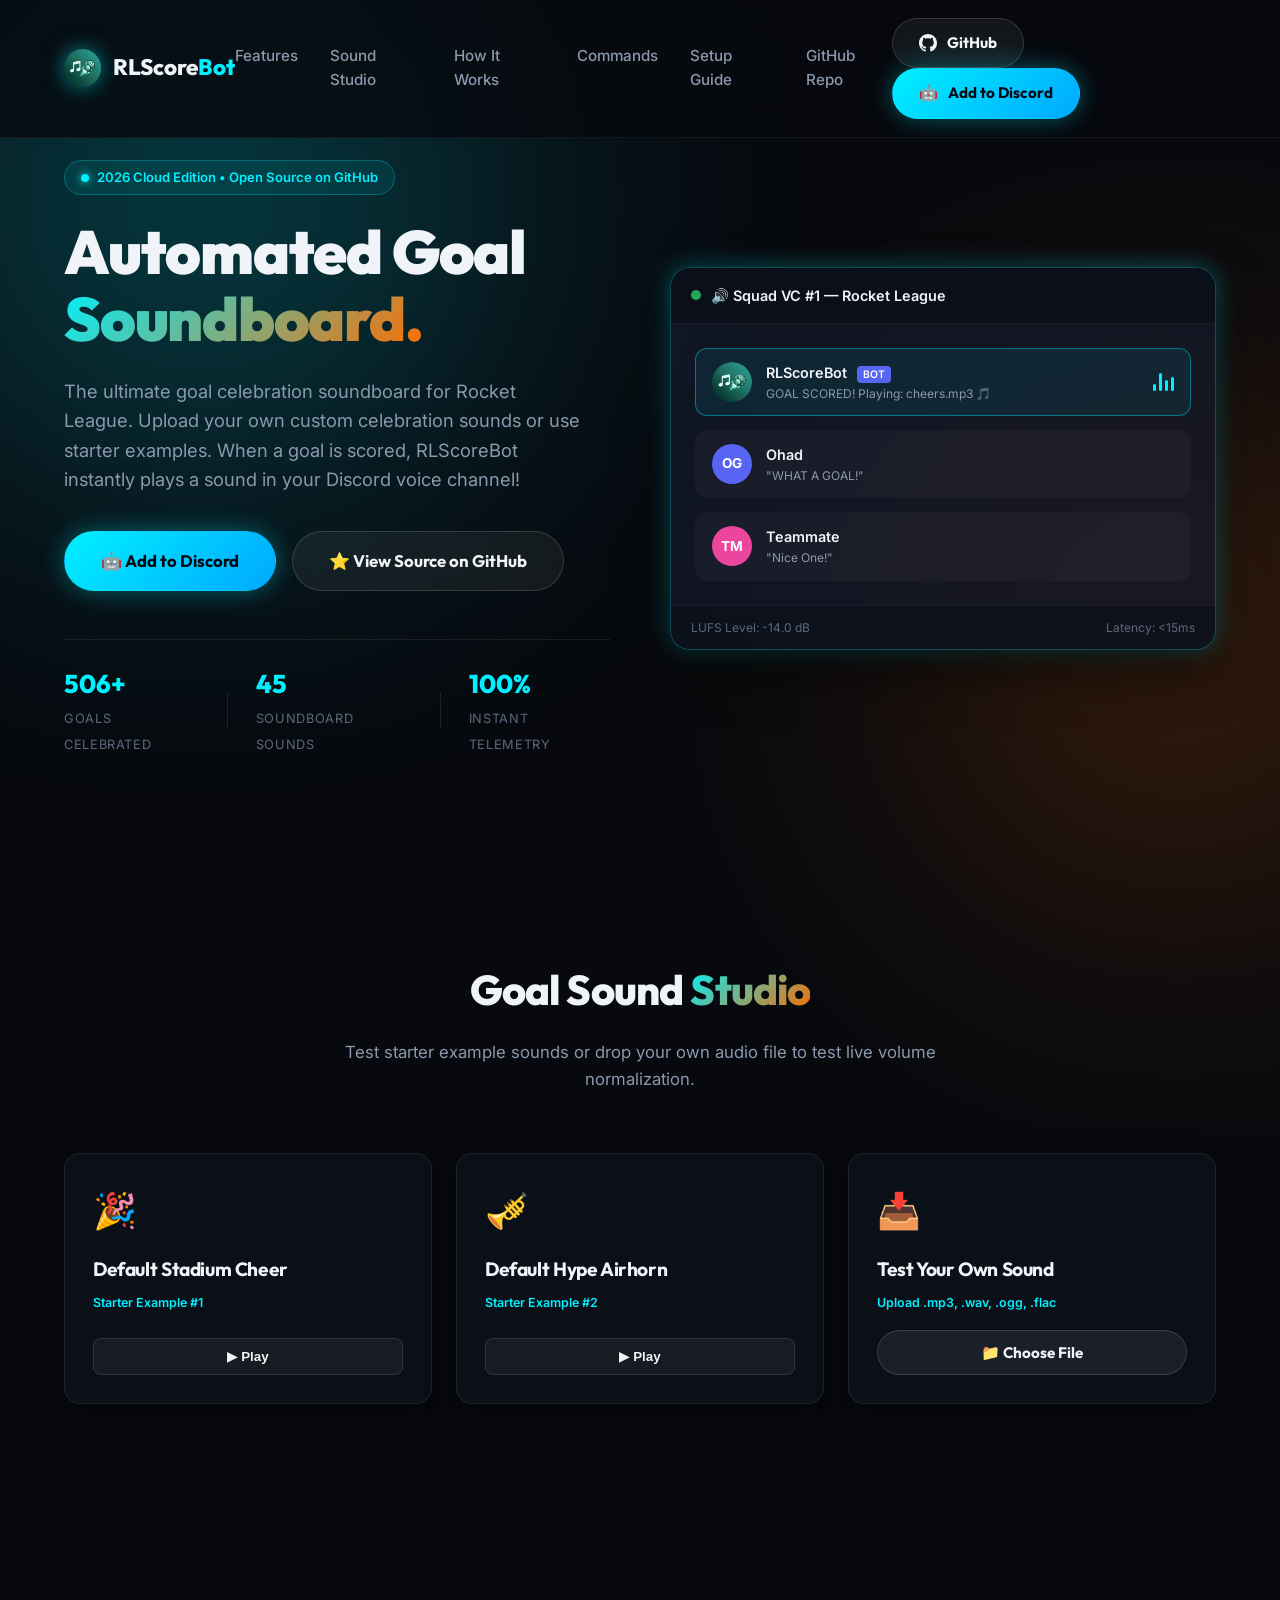
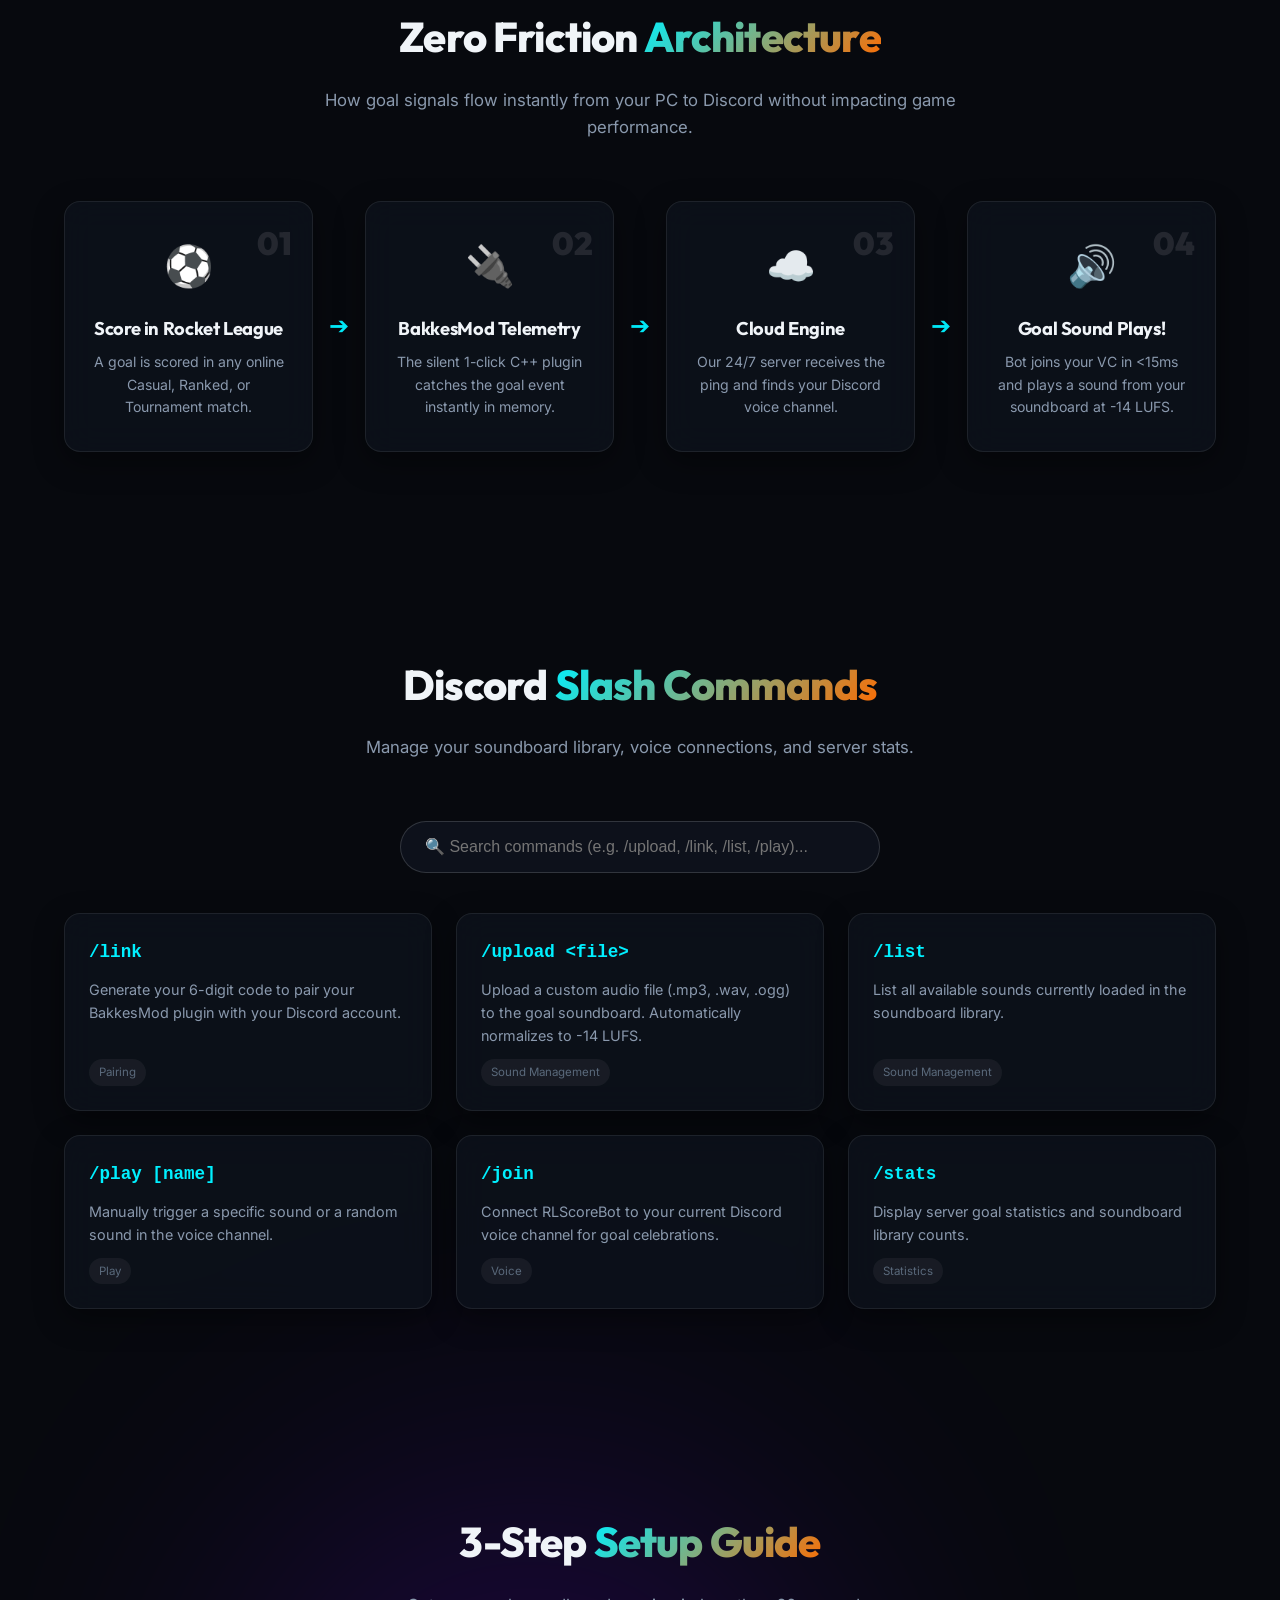
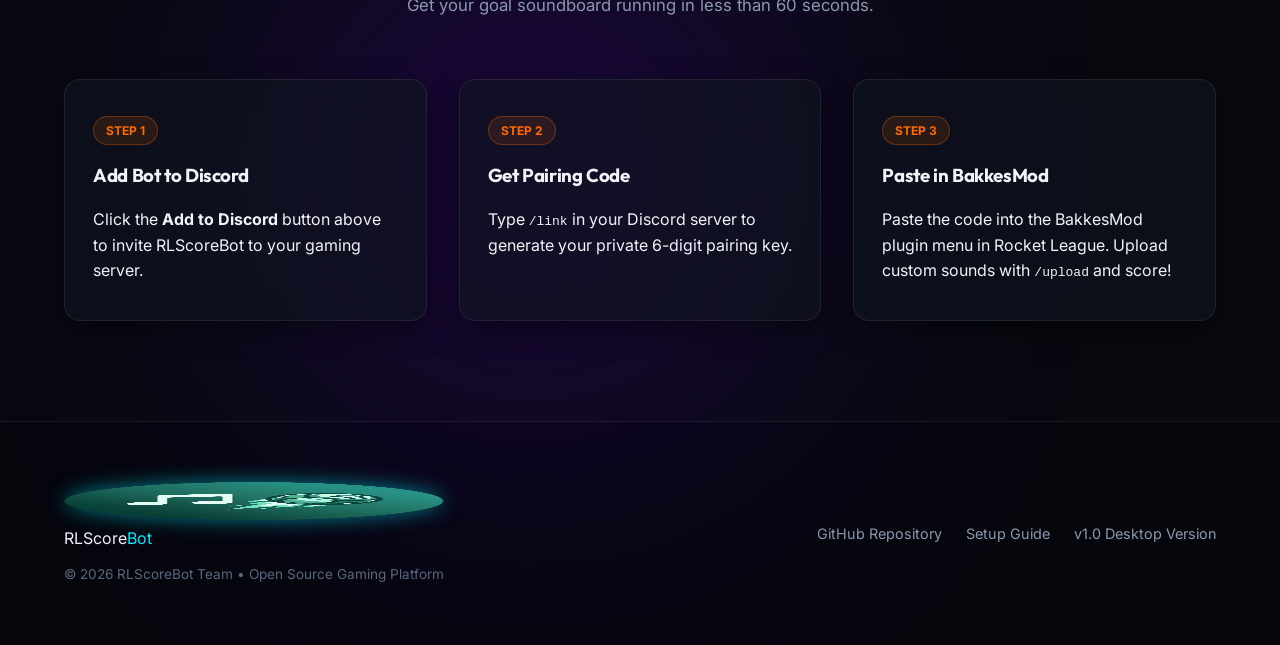
==== website/index.html @ f5027163 "Fix Add to Discord Client ID, integrate logo branding, migrate 506 historical goal stats, and add Re" ====
<!DOCTYPE html>
<html lang="en">
<head>
    <meta charset="UTF-8">
    <meta name="viewport" content="width=device-width, initial-scale=1.0">
    <title>RLScoreBot — Automated Goal Soundboard for Rocket League</title>
    <meta name="description" content="Automated Rocket League goal soundboard bot for Discord. Upload custom goal sounds and celebrate every score in your voice channel.">
    <meta property="og:title" content="RLScoreBot — Rocket League Goal Soundboard">
    <meta property="og:description" content="Automated goal soundboard bot for Rocket League. Powered by BakkesMod telemetry and 24/7 cloud Discord audio.">
    <meta property="og:image" content="logo.png">
    <link rel="icon" type="image/png" href="logo.png">
    
    <!-- Google Fonts -->
    <link rel="preconnect" href="https://fonts.googleapis.com">
    <link rel="preconnect" href="https://fonts.gstatic.com" crossorigin>
    <link href="https://fonts.googleapis.com/css2?family=Outfit:wght@300;400;600;700;800;900&family=Space+Grotesk:wght@500;700&family=Inter:wght@400;500;600&display=swap" rel="stylesheet">
    
    <!-- Stylesheet -->
    <link rel="stylesheet" href="style.css">
</head>
<body>

    <!-- Ambient Background Glows -->
    <div class="glow-bg glow-cyan"></div>
    <div class="glow-bg glow-orange"></div>
    <div class="glow-bg glow-violet"></div>

    <!-- Navigation Header -->
    <header class="navbar">
        <div class="container nav-container">
            <a href="https://github.com/ogadassi/RLScoreBot" target="_blank" class="brand-logo">
                <img src="logo.png" alt="RLScoreBot Logo" class="brand-img-logo">
                <span class="logo-text">RLScore<span class="highlight">Bot</span></span>
            </a>
            
            <nav class="nav-links">
                <a href="#features">Features</a>
                <a href="#soundboard">Sound Studio</a>
                <a href="#pipeline">How It Works</a>
                <a href="#commands">Commands</a>
                <a href="#setup">Setup Guide</a>
                <a href="https://github.com/ogadassi/RLScoreBot" target="_blank">GitHub Repo</a>
            </nav>

            <div class="nav-actions">
                <a href="https://github.com/ogadassi/RLScoreBot" target="_blank" class="btn btn-secondary btn-sm" style="margin-right: 8px;">
                    <svg width="18" height="18" viewBox="0 0 24 24" fill="currentColor"><path d="M12 0C5.37 0 0 5.37 0 12c0 5.31 3.435 9.795 8.205 11.385.6.105.825-.255.825-.57 0-.285-.015-1.23-.015-2.235-3.015.555-3.795-.735-4.035-1.41-.135-.345-.72-1.41-1.23-1.695-.42-.225-1.02-.78-.015-.795.945-.015 1.62.87 1.845 1.23 1.08 1.815 2.805 1.305 3.495.99.105-.78.42-1.305.765-1.605-2.67-.3-5.46-1.335-5.46-5.925 0-1.305.465-2.385 1.23-3.225-.12-.3-.54-1.53.12-3.18 0 0 1.005-.315 3.3 1.23.96-.27 1.98-.405 3-.405s2.04.135 3 .405c2.295-1.56 3.3-1.23 3.3-1.23.66 1.65.24 2.88.12 3.18.765.84 1.23 1.905 1.23 3.225 0 4.605-2.805 5.625-5.475 5.925.435.375.81 1.095.81 2.22 0 1.605-.015 2.895-.015 3.3 0 .315.225.69.825.57A12.02 12.02 0 0024 12c0-6.63-5.37-12-12-12z"/></svg>
                    GitHub
                </a>
                <a href="https://discord.com/api/oauth2/authorize?client_id=1446805468843474965&permissions=3145728&scope=bot%20applications.commands" id="invite-btn-nav" target="_blank" class="btn btn-glow btn-primary">
                    <span class="btn-icon">🤖</span> Add to Discord
                </a>
            </div>
        </div>
    </header>

    <!-- Hero Section -->
    <section class="hero">
        <div class="container hero-container">
            <div class="hero-content">
                <div class="badge-pill">
                    <span class="badge-dot"></span> 2026 Cloud Edition • Open Source on GitHub
                </div>
                <h1 class="hero-title">Automated Goal<br><span class="gradient-text">Soundboard.</span></h1>
                <p class="hero-description">
                    The ultimate goal celebration soundboard for Rocket League. Upload your own custom celebration sounds or use starter examples. When a goal is scored, RLScoreBot instantly plays a sound in your Discord voice channel!
                </p>

                <div class="hero-cta-group">
                    <a href="https://discord.com/api/oauth2/authorize?client_id=1446805468843474965&permissions=3145728&scope=bot%20applications.commands" id="invite-btn-hero" target="_blank" class="btn btn-hero btn-primary">
                        <span>🤖 Add to Discord</span>
                    </a>
                    <a href="https://github.com/ogadassi/RLScoreBot" target="_blank" class="btn btn-hero btn-secondary">
                        <span>⭐ View Source on GitHub</span>
                    </a>
                </div>

                <!-- Stats Strip with Real Recorded Data -->
                <div class="stats-strip">
                    <div class="stat-item">
                        <span class="stat-val" id="stat-goals">506+</span>
                        <span class="stat-lbl">Goals Celebrated</span>
                    </div>
                    <div class="stat-divider"></div>
                    <div class="stat-item">
                        <span class="stat-val" id="stat-sounds">45</span>
                        <span class="stat-lbl">Soundboard Sounds</span>
                    </div>
                    <div class="stat-divider"></div>
                    <div class="stat-item">
                        <span class="stat-val">100%</span>
                        <span class="stat-lbl">Instant Telemetry</span>
                    </div>
                </div>
            </div>

            <!-- Hero Interactive Mockup with Official Bot Logo -->
            <div class="hero-visual">
                <div class="discord-card-glass">
                    <div class="card-header">
                        <span class="status-indicator"></span>
                        <span class="channel-title">🔊 Squad VC #1 — Rocket League</span>
                    </div>
                    <div class="card-body">
                        <div class="user-pill active-speaker">
                            <div class="avatar avatar-bot">
                                <img src="logo.png" alt="RLScoreBot Avatar" class="avatar-logo-img">
                            </div>
                            <div class="user-info">
                                <span class="username">RLScoreBot <span class="bot-tag">BOT</span></span>
                                <span class="user-status">GOAL SCORED! Playing: cheers.mp3 🎵</span>
                            </div>
                            <div class="waveform-anim">
                                <span></span><span></span><span></span><span></span>
                            </div>
                        </div>

                        <div class="user-pill">
                            <div class="avatar avatar-1">OG</div>
                            <div class="user-info">
                                <span class="username">Ohad</span>
                                <span class="user-status">"WHAT A GOAL!"</span>
                            </div>
                        </div>

                        <div class="user-pill">
                            <div class="avatar avatar-2">TM</div>
                            <div class="user-info">
                                <span class="username">Teammate</span>
                                <span class="user-status">"Nice One!"</span>
                            </div>
                        </div>
                    </div>
                    <div class="card-footer">
                        <span>LUFS Level: -14.0 dB</span>
                        <span>Latency: &lt;15ms</span>
                    </div>
                </div>
            </div>
        </div>
    </section>

    <!-- Interactive Sound Studio Section -->
    <section id="soundboard" class="section sound-studio">
        <div class="container">
            <div class="section-header">
                <h2 class="section-title">Goal Sound <span class="gradient-text">Studio</span></h2>
                <p class="section-subtitle">Test starter example sounds or drop your own audio file to test live volume normalization.</p>
            </div>

            <div class="sound-grid">
                <!-- Example Sound 1 -->
                <div class="sound-card glass-card" onclick="playSound('default_cheer.mp3', 'Default Stadium Cheer')">
                    <div class="sound-icon">🎉</div>
                    <div class="sound-info">
                        <h3>Default Stadium Cheer</h3>
                        <span class="sound-tag">Starter Example #1</span>
                    </div>
                    <button class="play-btn">▶ Play</button>
                </div>

                <!-- Example Sound 2 -->
                <div class="sound-card glass-card" onclick="playSound('default_airhorn.mp3', 'Default Hype Airhorn')">
                    <div class="sound-icon">🎺</div>
                    <div class="sound-info">
                        <h3>Default Hype Airhorn</h3>
                        <span class="sound-tag">Starter Example #2</span>
                    </div>
                    <button class="play-btn">▶ Play</button>
                </div>

                <!-- Interactive Upload Tester -->
                <div class="sound-card glass-card upload-card">
                    <div class="sound-icon">📥</div>
                    <div class="sound-info">
                        <h3>Test Your Own Sound</h3>
                        <span class="sound-tag">Upload .mp3, .wav, .ogg, .flac</span>
                    </div>
                    <input type="file" id="sound-upload-input" accept="audio/*" style="display: none;">
                    <button class="btn btn-secondary btn-sm" onclick="document.getElementById('sound-upload-input').click()">📁 Choose File</button>
                </div>
            </div>

            <!-- Live Active Sound Visualizer Bar -->
            <div class="now-playing-bar glass-card hidden" id="now-playing-bar">
                <div class="np-info">
                    <span class="np-label">NOW PREVIEWING:</span>
                    <span class="np-title" id="np-title">None</span>
                </div>
                <div class="visualizer-bars">
                    <span></span><span></span><span></span><span></span><span></span><span></span><span></span><span></span>
                </div>
                <button class="stop-btn" onclick="stopAudio()">⏹ Stop</button>
            </div>
        </div>
    </section>

    <!-- How It Works / Telemetry Pipeline -->
    <section id="pipeline" class="section pipeline-section">
        <div class="container">
            <div class="section-header">
                <h2 class="section-title">Zero Friction <span class="gradient-text">Architecture</span></h2>
                <p class="section-subtitle">How goal signals flow instantly from your PC to Discord without impacting game performance.</p>
            </div>

            <div class="pipeline-flow">
                <div class="pipe-card glass-card">
                    <div class="step-num">01</div>
                    <div class="pipe-icon">⚽</div>
                    <h3>Score in Rocket League</h3>
                    <p>A goal is scored in any online Casual, Ranked, or Tournament match.</p>
                </div>

                <div class="pipe-arrow">➔</div>

                <div class="pipe-card glass-card">
                    <div class="step-num">02</div>
                    <div class="pipe-icon">🔌</div>
                    <h3>BakkesMod Telemetry</h3>
                    <p>The silent 1-click C++ plugin catches the goal event instantly in memory.</p>
                </div>

                <div class="pipe-arrow">➔</div>

                <div class="pipe-card glass-card">
                    <div class="step-num">03</div>
                    <div class="pipe-icon">☁️</div>
                    <h3>Cloud Engine</h3>
                    <p>Our 24/7 server receives the ping and finds your Discord voice channel.</p>
                </div>

                <div class="pipe-arrow">➔</div>

                <div class="pipe-card glass-card">
                    <div class="step-num">04</div>
                    <div class="pipe-icon">🔊</div>
                    <h3>Goal Sound Plays!</h3>
                    <p>Bot joins your VC in &lt;15ms and plays a sound from your soundboard at -14 LUFS.</p>
                </div>
            </div>
        </div>
    </section>

    <!-- Commands Explorer -->
    <section id="commands" class="section commands-section">
        <div class="container">
            <div class="section-header">
                <h2 class="section-title">Discord <span class="gradient-text">Slash Commands</span></h2>
                <p class="section-subtitle">Manage your soundboard library, voice connections, and server stats.</p>
            </div>

            <div class="command-search-box">
                <input type="text" id="cmd-search" placeholder="🔍 Search commands (e.g. /upload, /link, /list, /play)..." oninput="filterCommands()">
            </div>

            <div class="commands-grid" id="commands-container">
                <div class="cmd-card glass-card">
                    <span class="cmd-name">/link</span>
                    <p class="cmd-desc">Generate your 6-digit code to pair your BakkesMod plugin with your Discord account.</p>
                    <span class="cmd-badge">Pairing</span>
                </div>

                <div class="cmd-card glass-card">
                    <span class="cmd-name">/upload &lt;file&gt;</span>
                    <p class="cmd-desc">Upload a custom audio file (.mp3, .wav, .ogg) to the goal soundboard. Automatically normalizes to -14 LUFS.</p>
                    <span class="cmd-badge">Sound Management</span>
                </div>

                <div class="cmd-card glass-card">
                    <span class="cmd-name">/list</span>
                    <p class="cmd-desc">List all available sounds currently loaded in the soundboard library.</p>
                    <span class="cmd-badge">Sound Management</span>
                </div>

                <div class="cmd-card glass-card">
                    <span class="cmd-name">/play [name]</span>
                    <p class="cmd-desc">Manually trigger a specific sound or a random sound in the voice channel.</p>
                    <span class="cmd-badge">Play</span>
                </div>

                <div class="cmd-card glass-card">
                    <span class="cmd-name">/join</span>
                    <p class="cmd-desc">Connect RLScoreBot to your current Discord voice channel for goal celebrations.</p>
                    <span class="cmd-badge">Voice</span>
                </div>

                <div class="cmd-card glass-card">
                    <span class="cmd-name">/stats</span>
                    <p class="cmd-desc">Display server goal statistics and soundboard library counts.</p>
                    <span class="cmd-badge">Statistics</span>
                </div>
            </div>
        </div>
    </section>

    <!-- Setup Guide Modal / Section -->
    <section id="setup" class="section setup-section">
        <div class="container">
            <div class="section-header">
                <h2 class="section-title">3-Step <span class="gradient-text">Setup Guide</span></h2>
                <p class="section-subtitle">Get your goal soundboard running in less than 60 seconds.</p>
            </div>

            <div class="setup-steps">
                <div class="setup-step-card glass-card">
                    <div class="step-badge">STEP 1</div>
                    <h3>Add Bot to Discord</h3>
                    <p>Click the <strong>Add to Discord</strong> button above to invite RLScoreBot to your gaming server.</p>
                </div>

                <div class="setup-step-card glass-card">
                    <div class="step-badge">STEP 2</div>
                    <h3>Get Pairing Code</h3>
                    <p>Type <code>/link</code> in your Discord server to generate your private 6-digit pairing key.</p>
                </div>

                <div class="setup-step-card glass-card">
                    <div class="step-badge">STEP 3</div>
                    <h3>Paste in BakkesMod</h3>
                    <p>Paste the code into the BakkesMod plugin menu in Rocket League. Upload custom sounds with <code>/upload</code> and score!</p>
                </div>
            </div>
        </div>
    </section>

    <!-- Footer -->
    <footer class="footer">
        <div class="container footer-container">
            <div class="footer-brand">
                <img src="logo.png" alt="RLScoreBot Logo" class="brand-img-logo">
                <span class="logo-text">RLScore<span class="highlight">Bot</span></span>
                <p>© 2026 RLScoreBot Team • Open Source Gaming Platform</p>
            </div>
            <div class="footer-links">
                <a href="https://github.com/ogadassi/RLScoreBot" target="_blank">GitHub Repository</a>
                <a href="#setup">Setup Guide</a>
                <a href="https://github.com/ogadassi/RLScoreBot/releases/tag/v1.0.0-desktop" target="_blank">v1.0 Desktop Version</a>
            </div>
        </div>
    </footer>

    <!-- Audio Player Object -->
    <audio id="audio-player"></audio>

    <!-- App JavaScript -->
    <script src="app.js"></script>
</body>
</html>
---- website/style.css ----
/* ── 2026 GAMING DESIGN SYSTEM ────────────────────────────────────────────── */
:root {
    --bg-dark: #07090e;
    --bg-card: rgba(15, 20, 32, 0.65);
    --bg-card-border: rgba(255, 255, 255, 0.08);
    --bg-card-hover: rgba(25, 32, 50, 0.85);

    --primary-cyan: #00f0ff;
    --primary-orange: #ff6b00;
    --primary-violet: #7000ff;
    
    --text-main: #f0f4f8;
    --text-muted: #8a99ad;
    --text-dim: #5a697b;

    --font-heading: 'Outfit', 'Space Grotesk', sans-serif;
    --font-body: 'Inter', sans-serif;

    --radius-lg: 16px;
    --radius-md: 12px;
    --radius-sm: 8px;
    --radius-pill: 999px;

    --glow-cyan: 0 0 25px rgba(0, 240, 255, 0.35);
    --glow-orange: 0 0 25px rgba(255, 107, 0, 0.35);
    --shadow-card: 0 10px 30px rgba(0, 0, 0, 0.4);
}

/* Reset & Global Base */
* {
    margin: 0;
    padding: 0;
    box-sizing: border-box;
}

html {
    scroll-behavior: smooth;
    font-family: var(--font-body);
    background-color: var(--bg-dark);
    color: var(--text-main);
    overflow-x: hidden;
}

body {
    position: relative;
    line-height: 1.6;
    min-height: 100vh;
}

.container {
    max-width: 1200px;
    margin: 0 auto;
    padding: 0 24px;
}

/* Ambient Background Glows */
.glow-bg {
    position: absolute;
    border-radius: 50%;
    filter: blur(140px);
    opacity: 0.22;
    pointer-events: none;
    z-index: 0;
}

.glow-cyan {
    top: -100px;
    left: -100px;
    width: 600px;
    height: 600px;
    background: var(--primary-cyan);
}

.glow-orange {
    top: 400px;
    right: -150px;
    width: 500px;
    height: 500px;
    background: var(--primary-orange);
}

.glow-violet {
    bottom: 200px;
    left: 20%;
    width: 550px;
    height: 550px;
    background: var(--primary-violet);
}

/* Typography Utilities */
h1, h2, h3, h4 {
    font-family: var(--font-heading);
    letter-spacing: -0.02em;
}

.gradient-text {
    background: linear-gradient(135deg, var(--primary-cyan) 0%, var(--primary-orange) 100%);
    -webkit-background-clip: text;
    -webkit-text-fill-color: transparent;
}

/* Buttons & Controls */
.btn {
    display: inline-flex;
    align-items: center;
    justify-content: center;
    gap: 10px;
    padding: 12px 26px;
    border-radius: var(--radius-pill);
    font-family: var(--font-heading);
    font-weight: 700;
    font-size: 0.95rem;
    text-decoration: none;
    cursor: pointer;
    transition: all 0.25s cubic-bezier(0.2, 0.8, 0.2, 1);
    border: 1px solid transparent;
}

.btn-primary {
    background: linear-gradient(135deg, var(--primary-cyan), #00a8ff);
    color: #050a14;
    box-shadow: var(--glow-cyan);
}

.btn-primary:hover {
    transform: translateY(-3px) scale(1.02);
    box-shadow: 0 0 35px rgba(0, 240, 255, 0.6);
}

.btn-secondary {
    background: rgba(255, 255, 255, 0.06);
    border-color: rgba(255, 255, 255, 0.15);
    color: var(--text-main);
    backdrop-filter: blur(10px);
}

.btn-secondary:hover {
    background: rgba(255, 255, 255, 0.12);
    border-color: var(--primary-orange);
    transform: translateY(-3px);
}

/* Glassmorphism Cards */
.glass-card {
    background: var(--bg-card);
    border: 1px solid var(--bg-card-border);
    backdrop-filter: blur(16px);
    -webkit-backdrop-filter: blur(16px);
    border-radius: var(--radius-lg);
    box-shadow: var(--shadow-card);
    transition: all 0.3s cubic-bezier(0.2, 0.8, 0.2, 1);
}

.glass-card:hover {
    background: var(--bg-card-hover);
    border-color: rgba(0, 240, 255, 0.3);
    transform: translateY(-4px);
}

/* Navigation */
.navbar {
    position: fixed;
    top: 0;
    left: 0;
    width: 100%;
    z-index: 100;
    padding: 18px 0;
    background: rgba(7, 9, 14, 0.8);
    backdrop-filter: blur(20px);
    border-bottom: 1px solid rgba(255, 255, 255, 0.05);
}

.nav-container {
    display: flex;
    align-items: center;
    justify-content: space-between;
}

.brand-logo {
    display: flex;
    align-items: center;
    gap: 12px;
    font-family: var(--font-heading);
    font-size: 1.4rem;
    font-weight: 800;
    color: var(--text-main);
    text-decoration: none;
}

.brand-img-logo {
    height: 38px;
    width: auto;
    filter: drop-shadow(0 0 10px rgba(0, 240, 255, 0.5));
}

.highlight {
    color: var(--primary-cyan);
}

.nav-links {
    display: flex;
    gap: 32px;
}

.nav-links a {
    color: var(--text-muted);
    text-decoration: none;
    font-size: 0.95rem;
    font-weight: 500;
    transition: color 0.2s ease;
}

.nav-links a:hover {
    color: var(--primary-cyan);
}

/* Hero Section */
.hero {
    padding: 160px 0 100px;
    position: relative;
    z-index: 1;
}

.hero-container {
    display: grid;
    grid-template-columns: 1fr 1fr;
    gap: 60px;
    align-items: center;
}

.badge-pill {
    display: inline-flex;
    align-items: center;
    gap: 8px;
    padding: 6px 16px;
    border-radius: var(--radius-pill);
    background: rgba(0, 240, 255, 0.08);
    border: 1px solid rgba(0, 240, 255, 0.25);
    color: var(--primary-cyan);
    font-size: 0.82rem;
    font-weight: 600;
    margin-bottom: 24px;
}

.badge-dot {
    width: 8px;
    height: 8px;
    border-radius: 50%;
    background: var(--primary-cyan);
    box-shadow: 0 0 10px var(--primary-cyan);
    animation: pulse-dot 1.8s infinite;
}

@keyframes pulse-dot {
    0%, 100% { transform: scale(1); opacity: 1; }
    50% { transform: scale(1.4); opacity: 0.5; }
}

.hero-title {
    font-size: 3.8rem;
    line-height: 1.1;
    font-weight: 900;
    margin-bottom: 24px;
}

.hero-description {
    font-size: 1.15rem;
    color: var(--text-muted);
    margin-bottom: 36px;
    max-width: 520px;
}

.hero-cta-group {
    display: flex;
    gap: 16px;
    margin-bottom: 48px;
}

.btn-hero {
    padding: 16px 36px;
    font-size: 1.05rem;
}

/* Stats Strip */
.stats-strip {
    display: flex;
    align-items: center;
    gap: 28px;
    padding-top: 24px;
    border-top: 1px solid rgba(255, 255, 255, 0.08);
}

.stat-val {
    font-family: var(--font-heading);
    font-size: 1.6rem;
    font-weight: 800;
    color: var(--primary-cyan);
    display: block;
}

.stat-lbl {
    font-size: 0.8rem;
    color: var(--text-dim);
    text-transform: uppercase;
    letter-spacing: 0.05em;
}

.stat-divider {
    width: 1px;
    height: 36px;
    background: rgba(255, 255, 255, 0.1);
}

/* Hero Visual Discord Mockup */
.discord-card-glass {
    background: rgba(20, 26, 42, 0.75);
    border: 1px solid rgba(0, 240, 255, 0.25);
    backdrop-filter: blur(20px);
    border-radius: 20px;
    box-shadow: 0 20px 50px rgba(0, 0, 0, 0.6), var(--glow-cyan);
    overflow: hidden;
}

.card-header {
    background: rgba(10, 14, 24, 0.8);
    padding: 16px 20px;
    display: flex;
    align-items: center;
    gap: 10px;
    border-bottom: 1px solid rgba(255, 255, 255, 0.05);
}

.status-indicator {
    width: 10px;
    height: 10px;
    background: #23a55a;
    border-radius: 50%;
}

.channel-title {
    font-size: 0.9rem;
    font-weight: 600;
    color: var(--text-main);
}

.card-body {
    padding: 24px;
    display: flex;
    flex-direction: column;
    gap: 14px;
}

.user-pill {
    display: flex;
    align-items: center;
    gap: 14px;
    padding: 12px 16px;
    background: rgba(255, 255, 255, 0.03);
    border-radius: var(--radius-md);
    border: 1px solid transparent;
}

.active-speaker {
    background: rgba(0, 240, 255, 0.08);
    border-color: rgba(0, 240, 255, 0.4);
}

.avatar {
    width: 40px;
    height: 40px;
    border-radius: 50%;
    display: flex;
    align-items: center;
    justify-content: center;
    font-weight: 700;
    font-size: 0.85rem;
    overflow: hidden;
}

.avatar-logo-img {
    width: 100%;
    height: 100%;
    object-fit: cover;
}

.avatar-1 { background: #5865f2; color: #fff; }
.avatar-2 { background: #eb459e; color: #fff; }
.avatar-bot { background: transparent; }

.user-info {
    flex: 1;
    display: flex;
    flex-direction: column;
}

.username {
    font-size: 0.9rem;
    font-weight: 600;
}

.bot-tag {
    background: #5865f2;
    color: #fff;
    font-size: 0.65rem;
    padding: 2px 6px;
    border-radius: 4px;
    margin-left: 6px;
}

.user-status {
    font-size: 0.75rem;
    color: var(--text-muted);
}

/* Animated Waveform */
.waveform-anim {
    display: flex;
    align-items: flex-end;
    gap: 3px;
    height: 18px;
}

.waveform-anim span {
    width: 3px;
    background: var(--primary-cyan);
    border-radius: 3px;
    animation: wave 1.2s infinite ease-in-out;
}

.waveform-anim span:nth-child(1) { animation-delay: 0.1s; height: 40%; }
.waveform-anim span:nth-child(2) { animation-delay: 0.3s; height: 100%; }
.waveform-anim span:nth-child(3) { animation-delay: 0.2s; height: 60%; }
.waveform-anim span:nth-child(4) { animation-delay: 0.4s; height: 80%; }

@keyframes wave {
    0%, 100% { height: 30%; }
    50% { height: 100%; }
}

.card-footer {
    background: rgba(10, 14, 24, 0.6);
    padding: 12px 20px;
    display: flex;
    justify-content: space-between;
    font-size: 0.75rem;
    color: var(--text-dim);
    border-top: 1px solid rgba(255, 255, 255, 0.05);
}

/* Section Shared */
.section {
    padding: 100px 0;
    position: relative;
    z-index: 1;
}

.section-header {
    text-align: center;
    max-width: 680px;
    margin: 0 auto 60px;
}

.section-title {
    font-size: 2.6rem;
    font-weight: 800;
    margin-bottom: 16px;
}

.section-subtitle {
    font-size: 1.05rem;
    color: var(--text-muted);
}

/* Sound Studio Grid */
.sound-grid {
    display: grid;
    grid-template-columns: repeat(3, 1fr);
    gap: 24px;
}

.sound-card {
    padding: 28px;
    display: flex;
    flex-direction: column;
    gap: 16px;
    cursor: pointer;
}

.sound-icon {
    font-size: 2.2rem;
}

.sound-info h3 {
    font-size: 1.2rem;
    margin-bottom: 4px;
}

.sound-tag {
    font-size: 0.78rem;
    color: var(--primary-cyan);
    font-weight: 600;
}

.play-btn {
    margin-top: auto;
    padding: 10px;
    border-radius: var(--radius-sm);
    background: rgba(255, 255, 255, 0.05);
    border: 1px solid rgba(255, 255, 255, 0.1);
    color: var(--text-main);
    font-weight: 600;
    cursor: pointer;
    transition: all 0.2s ease;
}

.sound-card:hover .play-btn {
    background: var(--primary-cyan);
    color: #000;
}

.now-playing-bar {
    margin-top: 32px;
    padding: 20px 28px;
    display: flex;
    align-items: center;
    justify-content: space-between;
    border-color: var(--primary-cyan);
    box-shadow: var(--glow-cyan);
}

.hidden { display: none !important; }

/* Pipeline Flow */
.pipeline-flow {
    display: flex;
    align-items: center;
    justify-content: space-between;
    gap: 16px;
}

.pipe-card {
    flex: 1;
    padding: 32px 24px;
    text-align: center;
    position: relative;
}

.step-num {
    font-family: var(--font-heading);
    font-size: 2rem;
    font-weight: 900;
    color: rgba(255, 255, 255, 0.1);
    position: absolute;
    top: 16px;
    right: 20px;
}

.pipe-icon {
    font-size: 2.5rem;
    margin-bottom: 16px;
}

.pipe-card h3 {
    font-size: 1.15rem;
    margin-bottom: 8px;
}

.pipe-card p {
    font-size: 0.88rem;
    color: var(--text-muted);
}

.pipe-arrow {
    font-size: 1.5rem;
    color: var(--primary-cyan);
}

/* Commands Grid */
.command-search-box {
    max-width: 480px;
    margin: 0 auto 40px;
}

.command-search-box input {
    width: 100%;
    padding: 16px 24px;
    border-radius: var(--radius-pill);
    background: rgba(15, 20, 32, 0.8);
    border: 1px solid rgba(255, 255, 255, 0.15);
    color: var(--text-main);
    font-size: 1rem;
    outline: none;
    transition: all 0.2s ease;
}

.command-search-box input:focus {
    border-color: var(--primary-cyan);
    box-shadow: var(--glow-cyan);
}

.commands-grid {
    display: grid;
    grid-template-columns: repeat(3, 1fr);
    gap: 24px;
}

.cmd-card {
    padding: 24px;
    display: flex;
    flex-direction: column;
    gap: 12px;
}

.cmd-name {
    font-family: monospace;
    font-size: 1.1rem;
    font-weight: 700;
    color: var(--primary-cyan);
}

.cmd-desc {
    font-size: 0.9rem;
    color: var(--text-muted);
}

.cmd-badge {
    margin-top: auto;
    align-self: flex-start;
    font-size: 0.72rem;
    padding: 4px 10px;
    border-radius: var(--radius-pill);
    background: rgba(255, 255, 255, 0.05);
    color: var(--text-dim);
}

/* Setup Steps */
.setup-steps {
    display: grid;
    grid-template-columns: repeat(3, 1fr);
    gap: 32px;
}

.setup-step-card {
    padding: 36px 28px;
    display: flex;
    flex-direction: column;
    gap: 16px;
}

.step-badge {
    display: inline-block;
    align-self: flex-start;
    padding: 4px 12px;
    border-radius: var(--radius-pill);
    background: rgba(255, 107, 0, 0.12);
    border: 1px solid rgba(255, 107, 0, 0.3);
    color: var(--primary-orange);
    font-size: 0.75rem;
    font-weight: 700;
}

/* Footer */
.footer {
    padding: 60px 0;
    border-top: 1px solid rgba(255, 255, 255, 0.08);
    background: rgba(5, 7, 12, 0.95);
}

.footer-container {
    display: flex;
    justify-content: space-between;
    align-items: center;
}

.footer-brand {
    display: flex;
    flex-direction: column;
    gap: 6px;
}

.footer-brand p {
    font-size: 0.85rem;
    color: var(--text-dim);
    margin-top: 6px;
}

.footer-links {
    display: flex;
    gap: 24px;
}

.footer-links a {
    color: var(--text-muted);
    text-decoration: none;
    font-size: 0.9rem;
    transition: color 0.2s ease;
}

.footer-links a:hover {
    color: var(--primary-cyan);
}

/* Responsive Breakpoints */
@media (max-width: 992px) {
    .hero-container { grid-template-columns: 1fr; }
    .sound-grid, .commands-grid, .setup-steps { grid-template-columns: repeat(2, 1fr); }
    .pipeline-flow { flex-direction: column; }
    .pipe-arrow { transform: rotate(90deg); }
}

@media (max-width: 600px) {
    .hero-title { font-size: 2.6rem; }
    .sound-grid, .commands-grid, .setup-steps { grid-template-columns: 1fr; }
    .nav-links { display: none; }
}
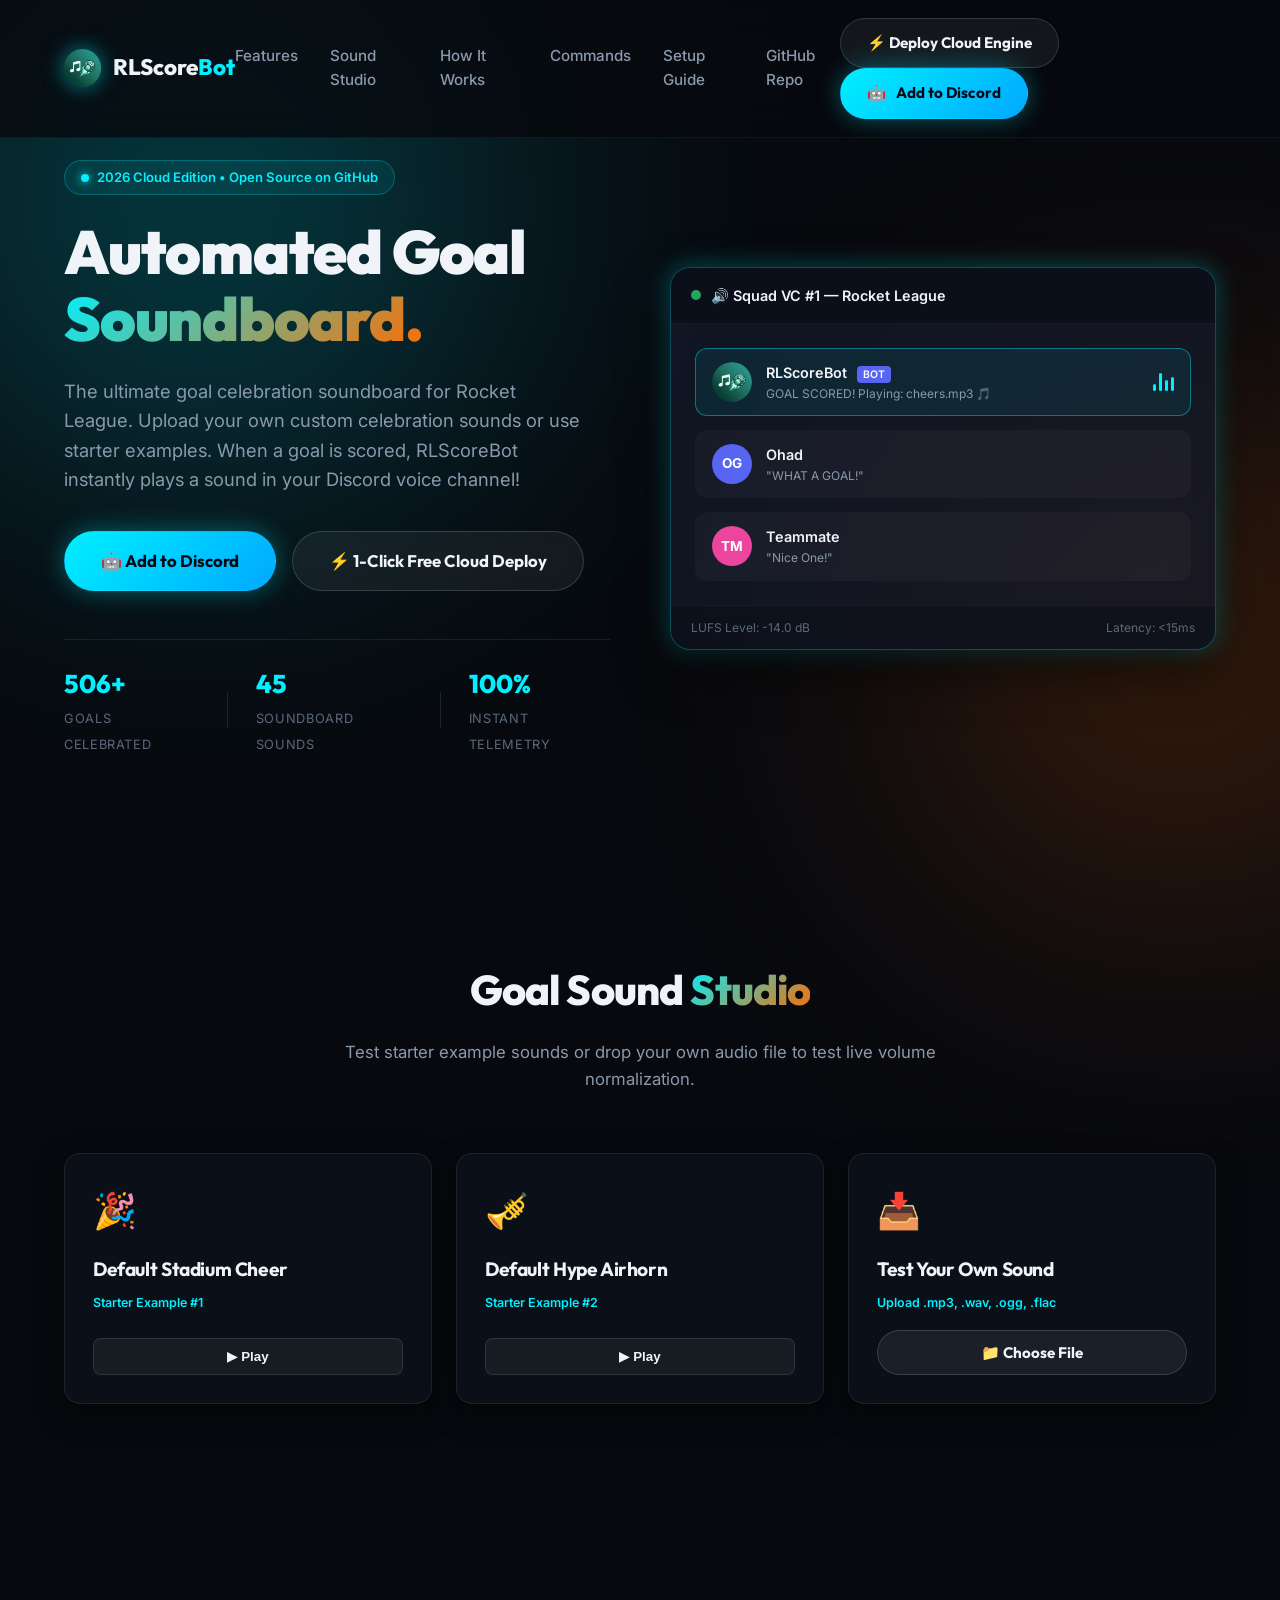
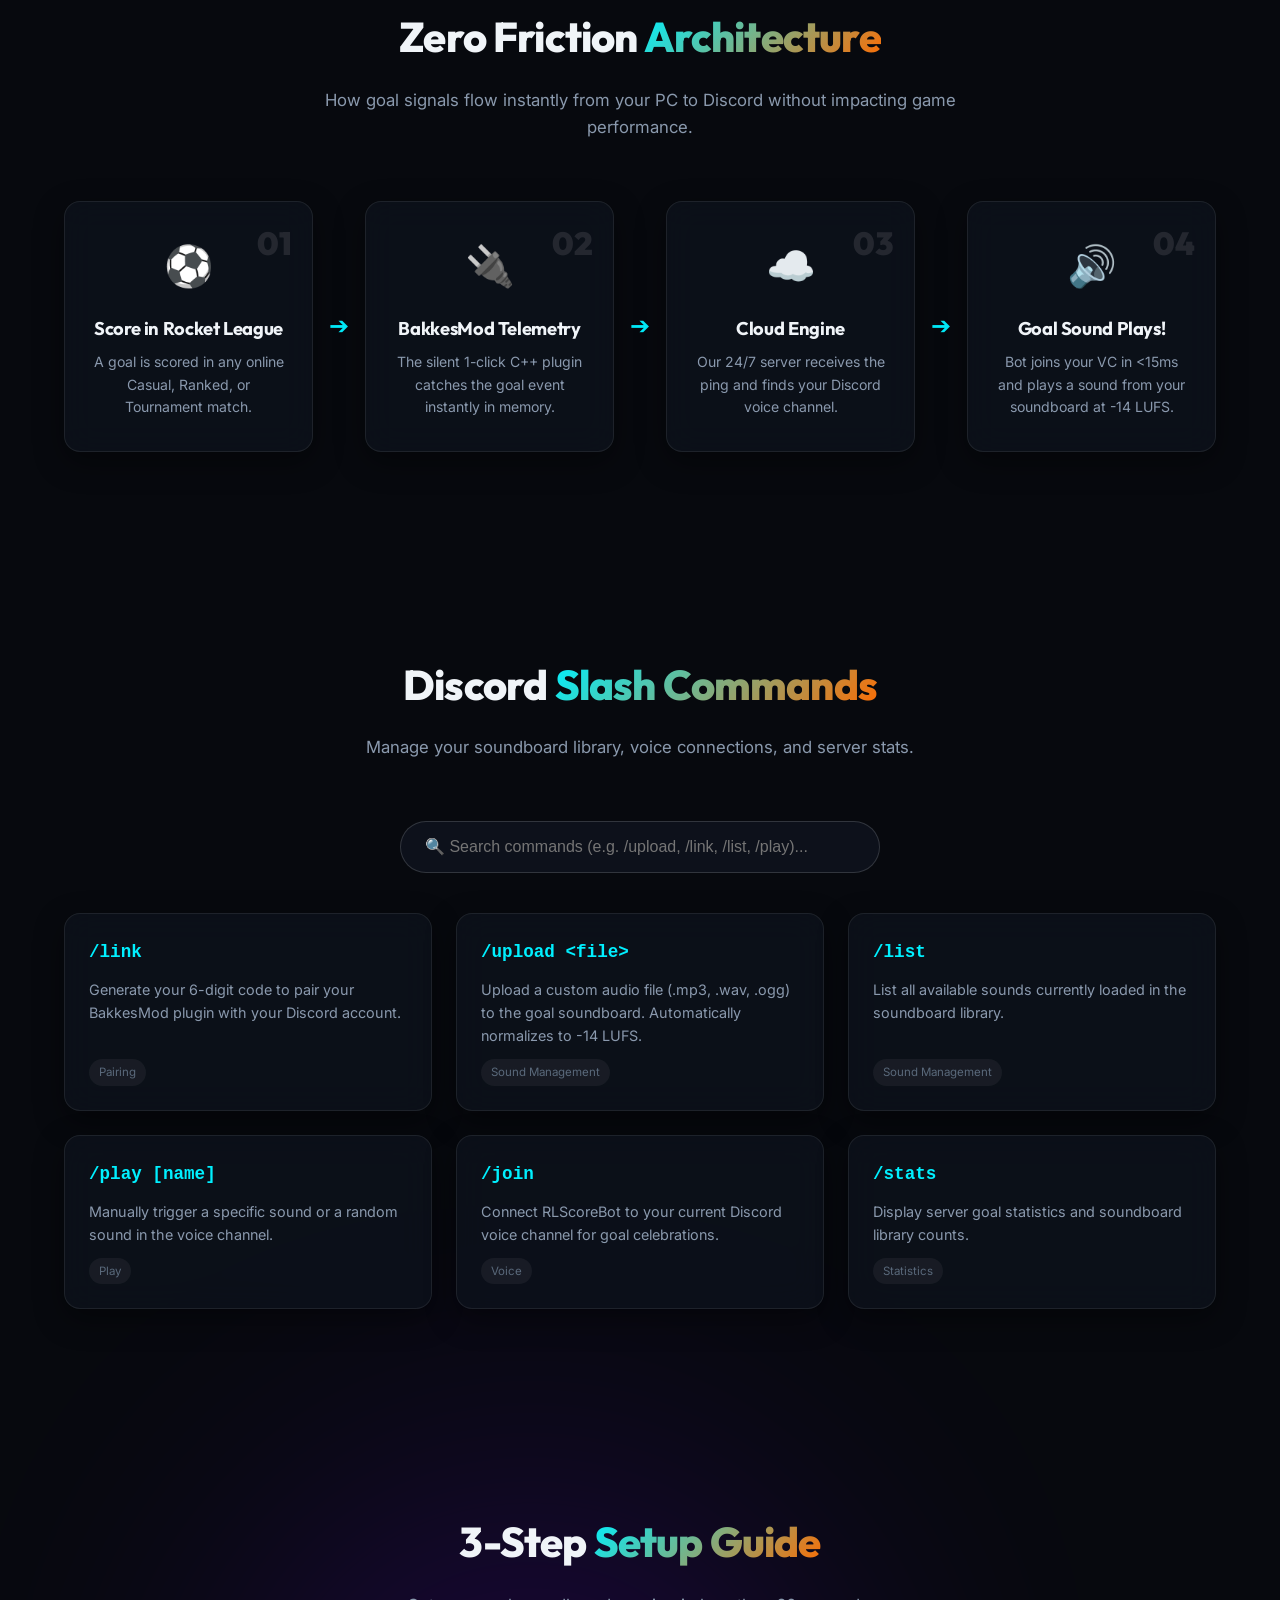
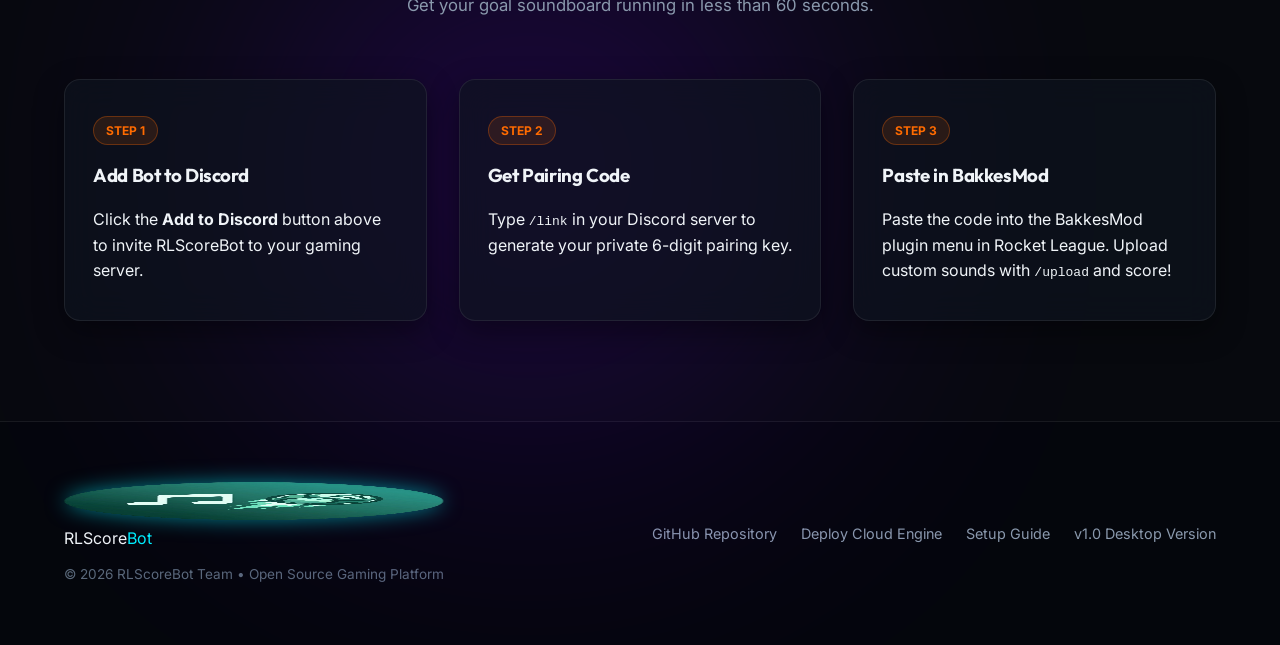
==== commit 8b7a5a40: "Add 1-Click Deploy to Render buttons across README and website" ====
--- a/website/index.html
+++ b/website/index.html
@@ -43,9 +43,8 @@
             </nav>
 
             <div class="nav-actions">
-                <a href="https://github.com/ogadassi/RLScoreBot" target="_blank" class="btn btn-secondary btn-sm" style="margin-right: 8px;">
-                    <svg width="18" height="18" viewBox="0 0 24 24" fill="currentColor"><path d="M12 0C5.37 0 0 5.37 0 12c0 5.31 3.435 9.795 8.205 11.385.6.105.825-.255.825-.57 0-.285-.015-1.23-.015-2.235-3.015.555-3.795-.735-4.035-1.41-.135-.345-.72-1.41-1.23-1.695-.42-.225-1.02-.78-.015-.795.945-.015 1.62.87 1.845 1.23 1.08 1.815 2.805 1.305 3.495.99.105-.78.42-1.305.765-1.605-2.67-.3-5.46-1.335-5.46-5.925 0-1.305.465-2.385 1.23-3.225-.12-.3-.54-1.53.12-3.18 0 0 1.005-.315 3.3 1.23.96-.27 1.98-.405 3-.405s2.04.135 3 .405c2.295-1.56 3.3-1.23 3.3-1.23.66 1.65.24 2.88.12 3.18.765.84 1.23 1.905 1.23 3.225 0 4.605-2.805 5.625-5.475 5.925.435.375.81 1.095.81 2.22 0 1.605-.015 2.895-.015 3.3 0 .315.225.69.825.57A12.02 12.02 0 0024 12c0-6.63-5.37-12-12-12z"/></svg>
-                    GitHub
+                <a href="https://render.com/deploy?repo=https://github.com/ogadassi/RLScoreBot" target="_blank" class="btn btn-secondary btn-sm" style="margin-right: 8px;">
+                    ⚡ Deploy Cloud Engine
                 </a>
                 <a href="https://discord.com/api/oauth2/authorize?client_id=1446805468843474965&permissions=3145728&scope=bot%20applications.commands" id="invite-btn-nav" target="_blank" class="btn btn-glow btn-primary">
                     <span class="btn-icon">🤖</span> Add to Discord
@@ -70,8 +69,8 @@
                     <a href="https://discord.com/api/oauth2/authorize?client_id=1446805468843474965&permissions=3145728&scope=bot%20applications.commands" id="invite-btn-hero" target="_blank" class="btn btn-hero btn-primary">
                         <span>🤖 Add to Discord</span>
                     </a>
-                    <a href="https://github.com/ogadassi/RLScoreBot" target="_blank" class="btn btn-hero btn-secondary">
-                        <span>⭐ View Source on GitHub</span>
+                    <a href="https://render.com/deploy?repo=https://github.com/ogadassi/RLScoreBot" target="_blank" class="btn btn-hero btn-secondary">
+                        <span>⚡ 1-Click Free Cloud Deploy</span>
                     </a>
                 </div>
 
@@ -333,6 +332,7 @@
             </div>
             <div class="footer-links">
                 <a href="https://github.com/ogadassi/RLScoreBot" target="_blank">GitHub Repository</a>
+                <a href="https://render.com/deploy?repo=https://github.com/ogadassi/RLScoreBot" target="_blank">Deploy Cloud Engine</a>
                 <a href="#setup">Setup Guide</a>
                 <a href="https://github.com/ogadassi/RLScoreBot/releases/tag/v1.0.0-desktop" target="_blank">v1.0 Desktop Version</a>
             </div>
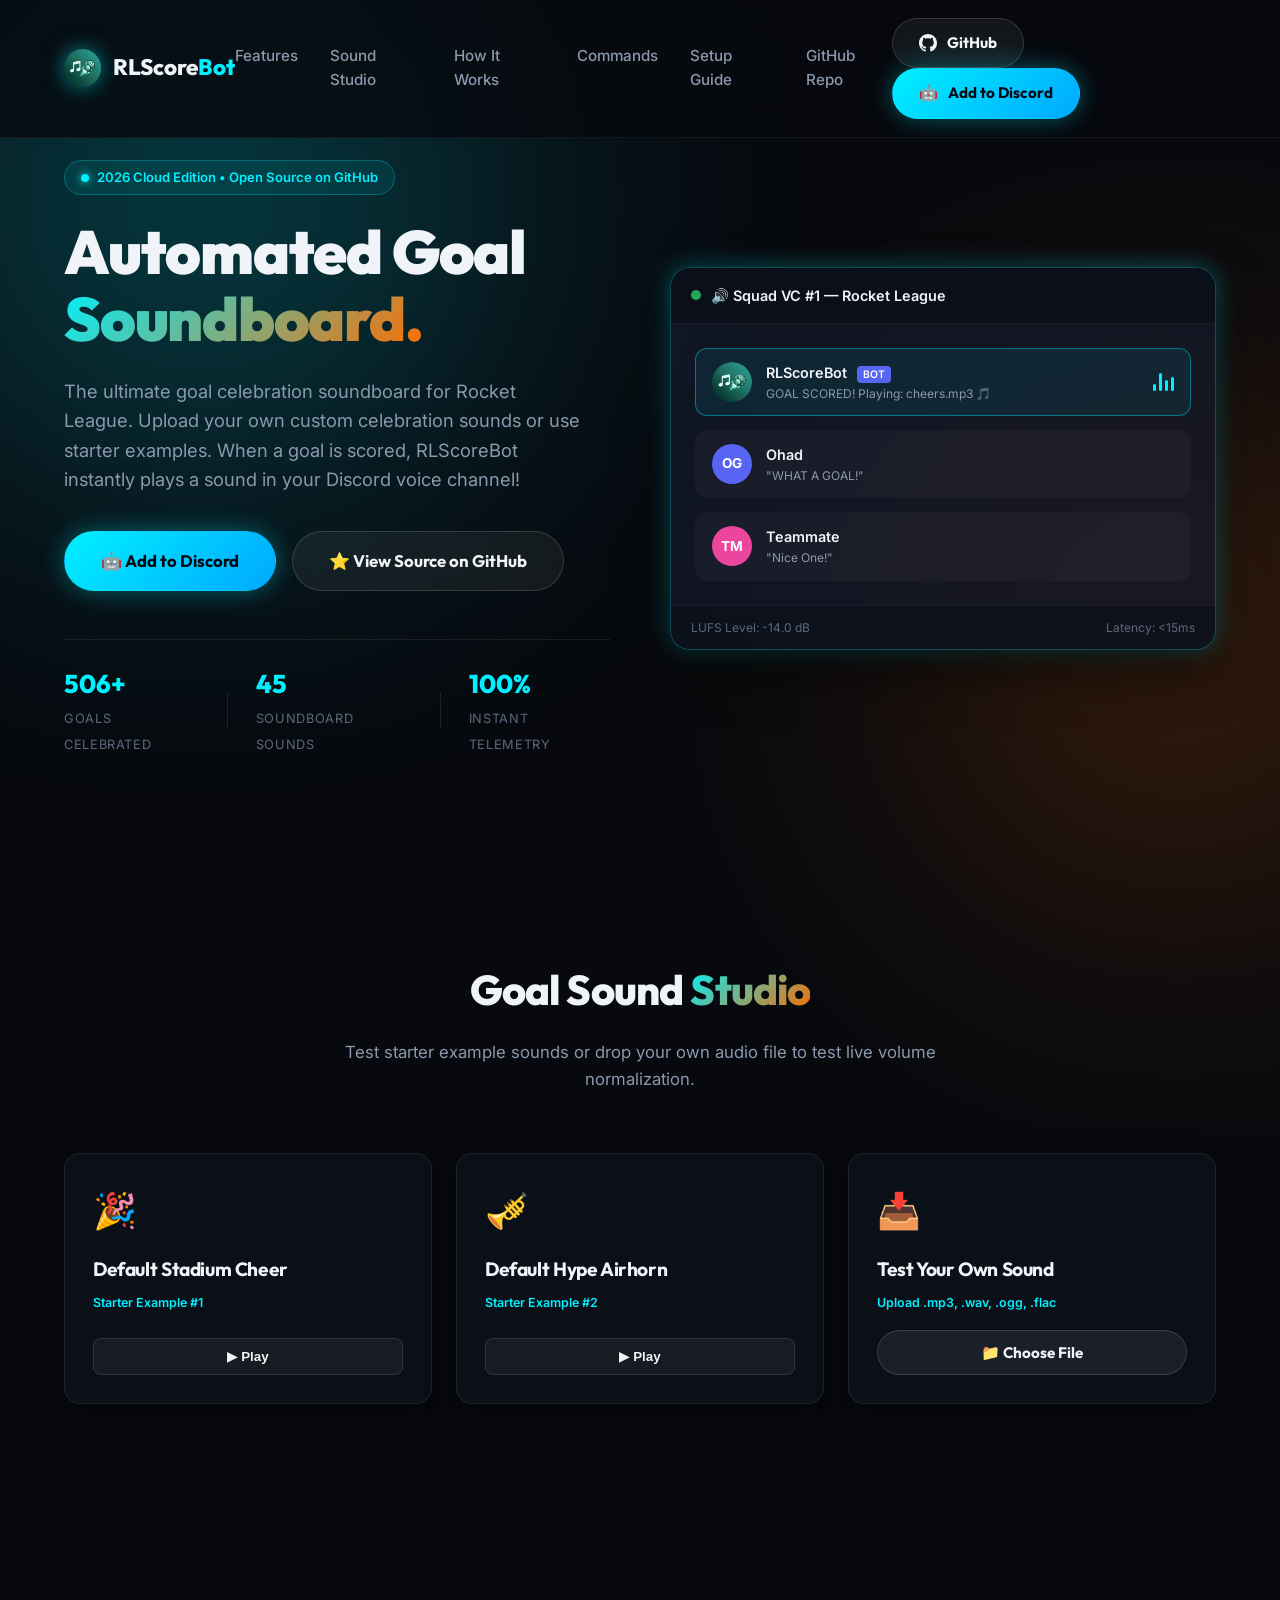
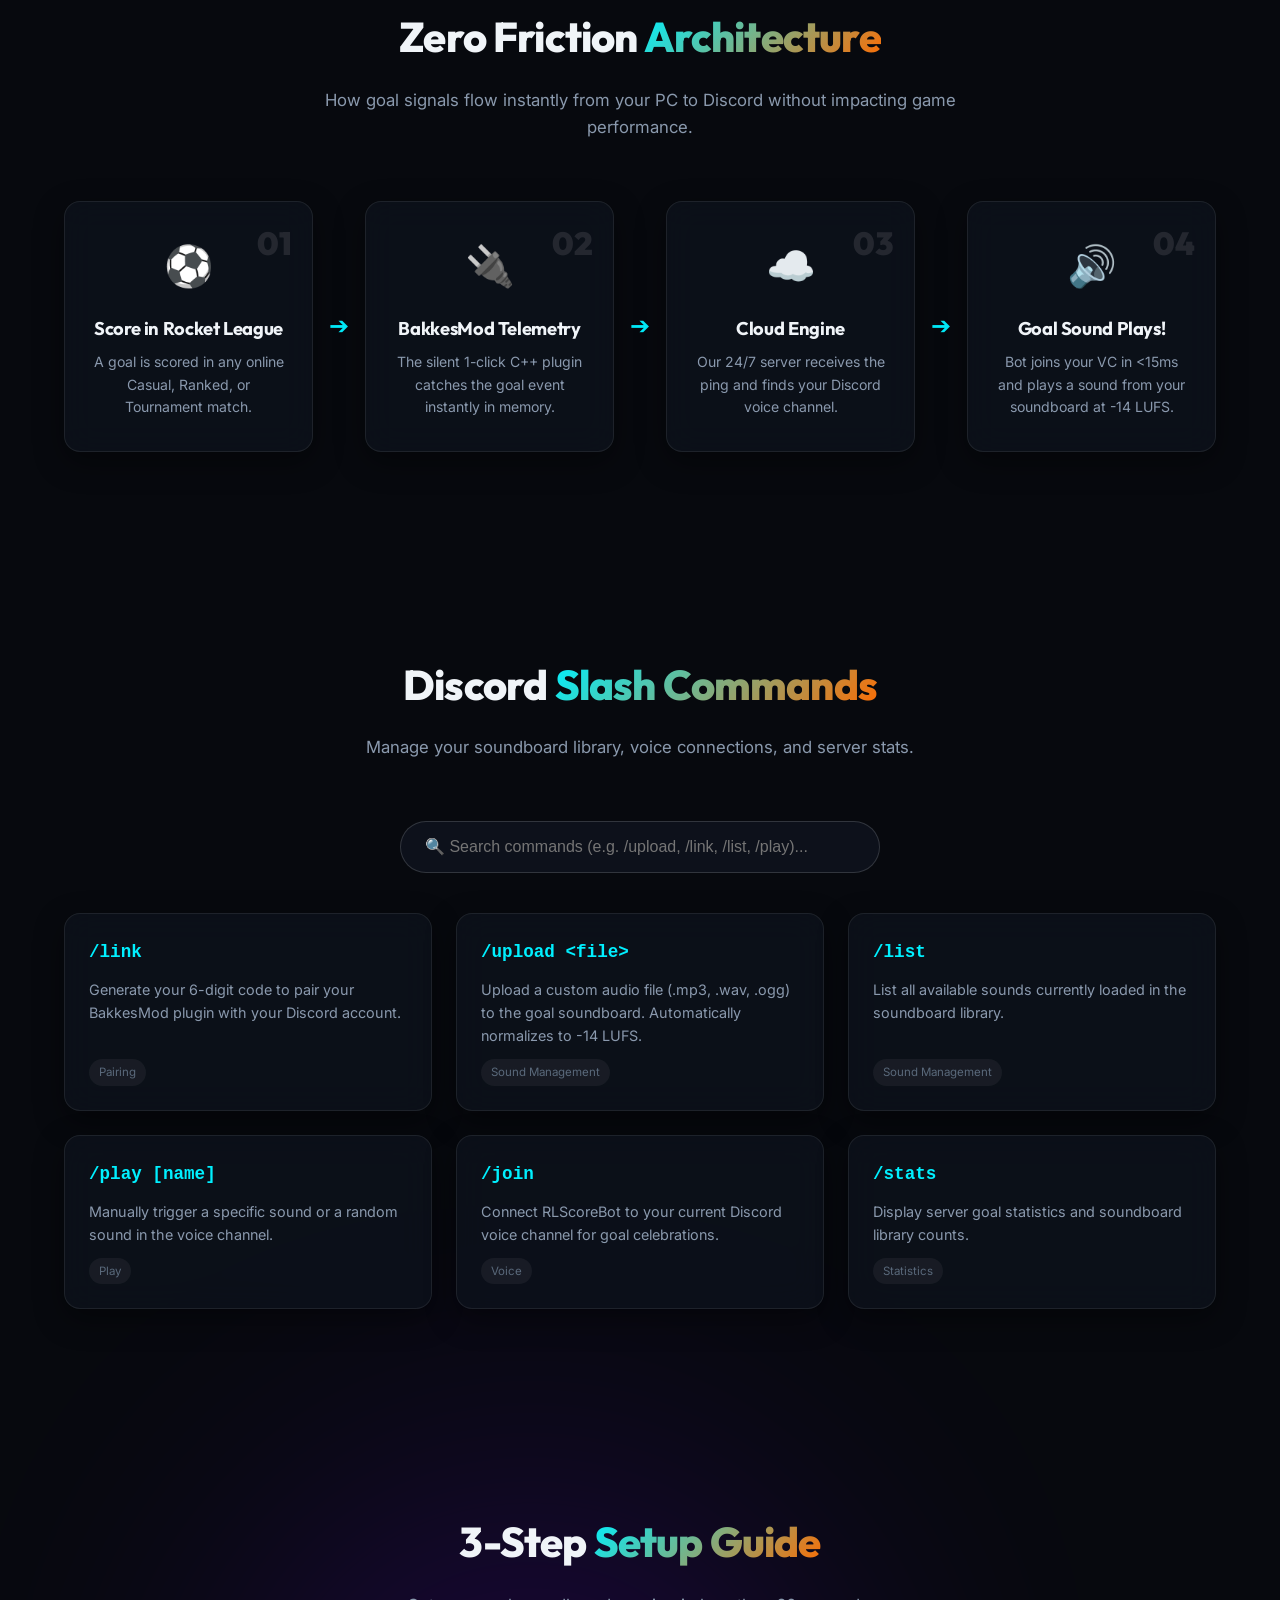
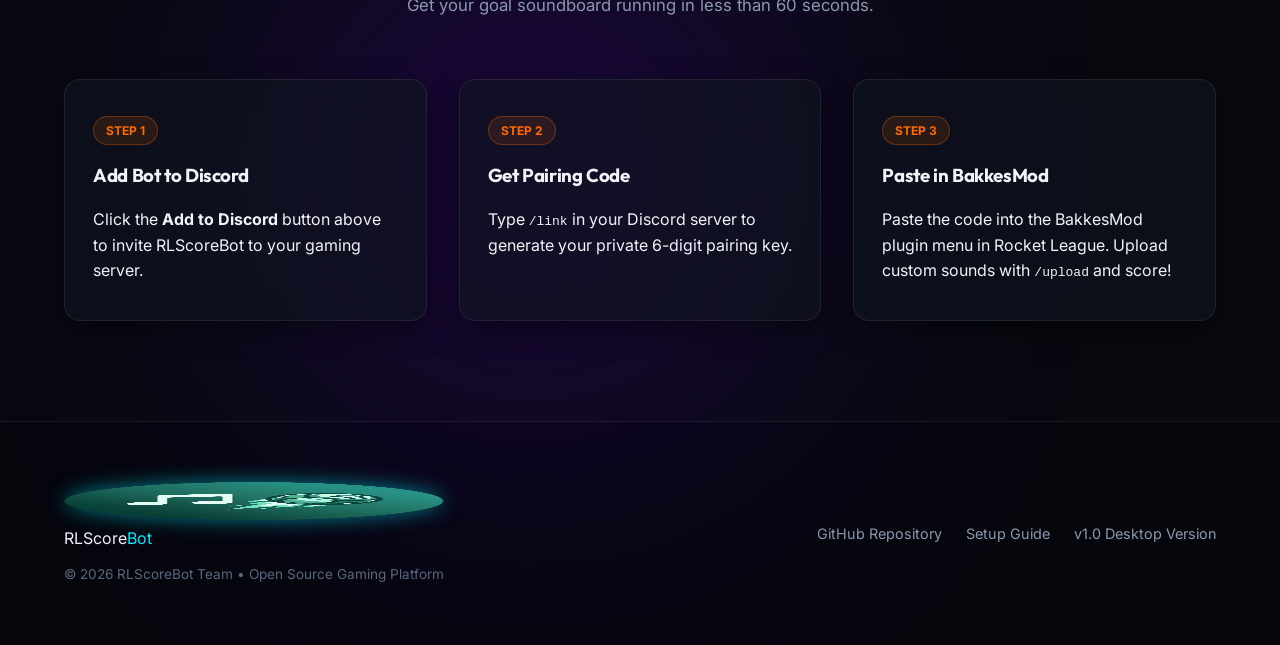
==== commit f0073dd8: "Remove deploy button from website and README; maintain single central cloud architecture" ====
--- a/website/index.html
+++ b/website/index.html
@@ -43,8 +43,9 @@
             </nav>
 
             <div class="nav-actions">
-                <a href="https://render.com/deploy?repo=https://github.com/ogadassi/RLScoreBot" target="_blank" class="btn btn-secondary btn-sm" style="margin-right: 8px;">
-                    ⚡ Deploy Cloud Engine
+                <a href="https://github.com/ogadassi/RLScoreBot" target="_blank" class="btn btn-secondary btn-sm" style="margin-right: 8px;">
+                    <svg width="18" height="18" viewBox="0 0 24 24" fill="currentColor"><path d="M12 0C5.37 0 0 5.37 0 12c0 5.31 3.435 9.795 8.205 11.385.6.105.825-.255.825-.57 0-.285-.015-1.23-.015-2.235-3.015.555-3.795-.735-4.035-1.41-.135-.345-.72-1.41-1.23-1.695-.42-.225-1.02-.78-.015-.795.945-.015 1.62.87 1.845 1.23 1.08 1.815 2.805 1.305 3.495.99.105-.78.42-1.305.765-1.605-2.67-.3-5.46-1.335-5.46-5.925 0-1.305.465-2.385 1.23-3.225-.12-.3-.54-1.53.12-3.18 0 0 1.005-.315 3.3 1.23.96-.27 1.98-.405 3-.405s2.04.135 3 .405c2.295-1.56 3.3-1.23 3.3-1.23.66 1.65.24 2.88.12 3.18.765.84 1.23 1.905 1.23 3.225 0 4.605-2.805 5.625-5.475 5.925.435.375.81 1.095.81 2.22 0 1.605-.015 2.895-.015 3.3 0 .315.225.69.825.57A12.02 12.02 0 0024 12c0-6.63-5.37-12-12-12z"/></svg>
+                    GitHub
                 </a>
                 <a href="https://discord.com/api/oauth2/authorize?client_id=1446805468843474965&permissions=3145728&scope=bot%20applications.commands" id="invite-btn-nav" target="_blank" class="btn btn-glow btn-primary">
                     <span class="btn-icon">🤖</span> Add to Discord
@@ -69,8 +70,8 @@
                     <a href="https://discord.com/api/oauth2/authorize?client_id=1446805468843474965&permissions=3145728&scope=bot%20applications.commands" id="invite-btn-hero" target="_blank" class="btn btn-hero btn-primary">
                         <span>🤖 Add to Discord</span>
                     </a>
-                    <a href="https://render.com/deploy?repo=https://github.com/ogadassi/RLScoreBot" target="_blank" class="btn btn-hero btn-secondary">
-                        <span>⚡ 1-Click Free Cloud Deploy</span>
+                    <a href="https://github.com/ogadassi/RLScoreBot" target="_blank" class="btn btn-hero btn-secondary">
+                        <span>⭐ View Source on GitHub</span>
                     </a>
                 </div>
 
@@ -332,7 +333,6 @@
             </div>
             <div class="footer-links">
                 <a href="https://github.com/ogadassi/RLScoreBot" target="_blank">GitHub Repository</a>
-                <a href="https://render.com/deploy?repo=https://github.com/ogadassi/RLScoreBot" target="_blank">Deploy Cloud Engine</a>
                 <a href="#setup">Setup Guide</a>
                 <a href="https://github.com/ogadassi/RLScoreBot/releases/tag/v1.0.0-desktop" target="_blank">v1.0 Desktop Version</a>
             </div>
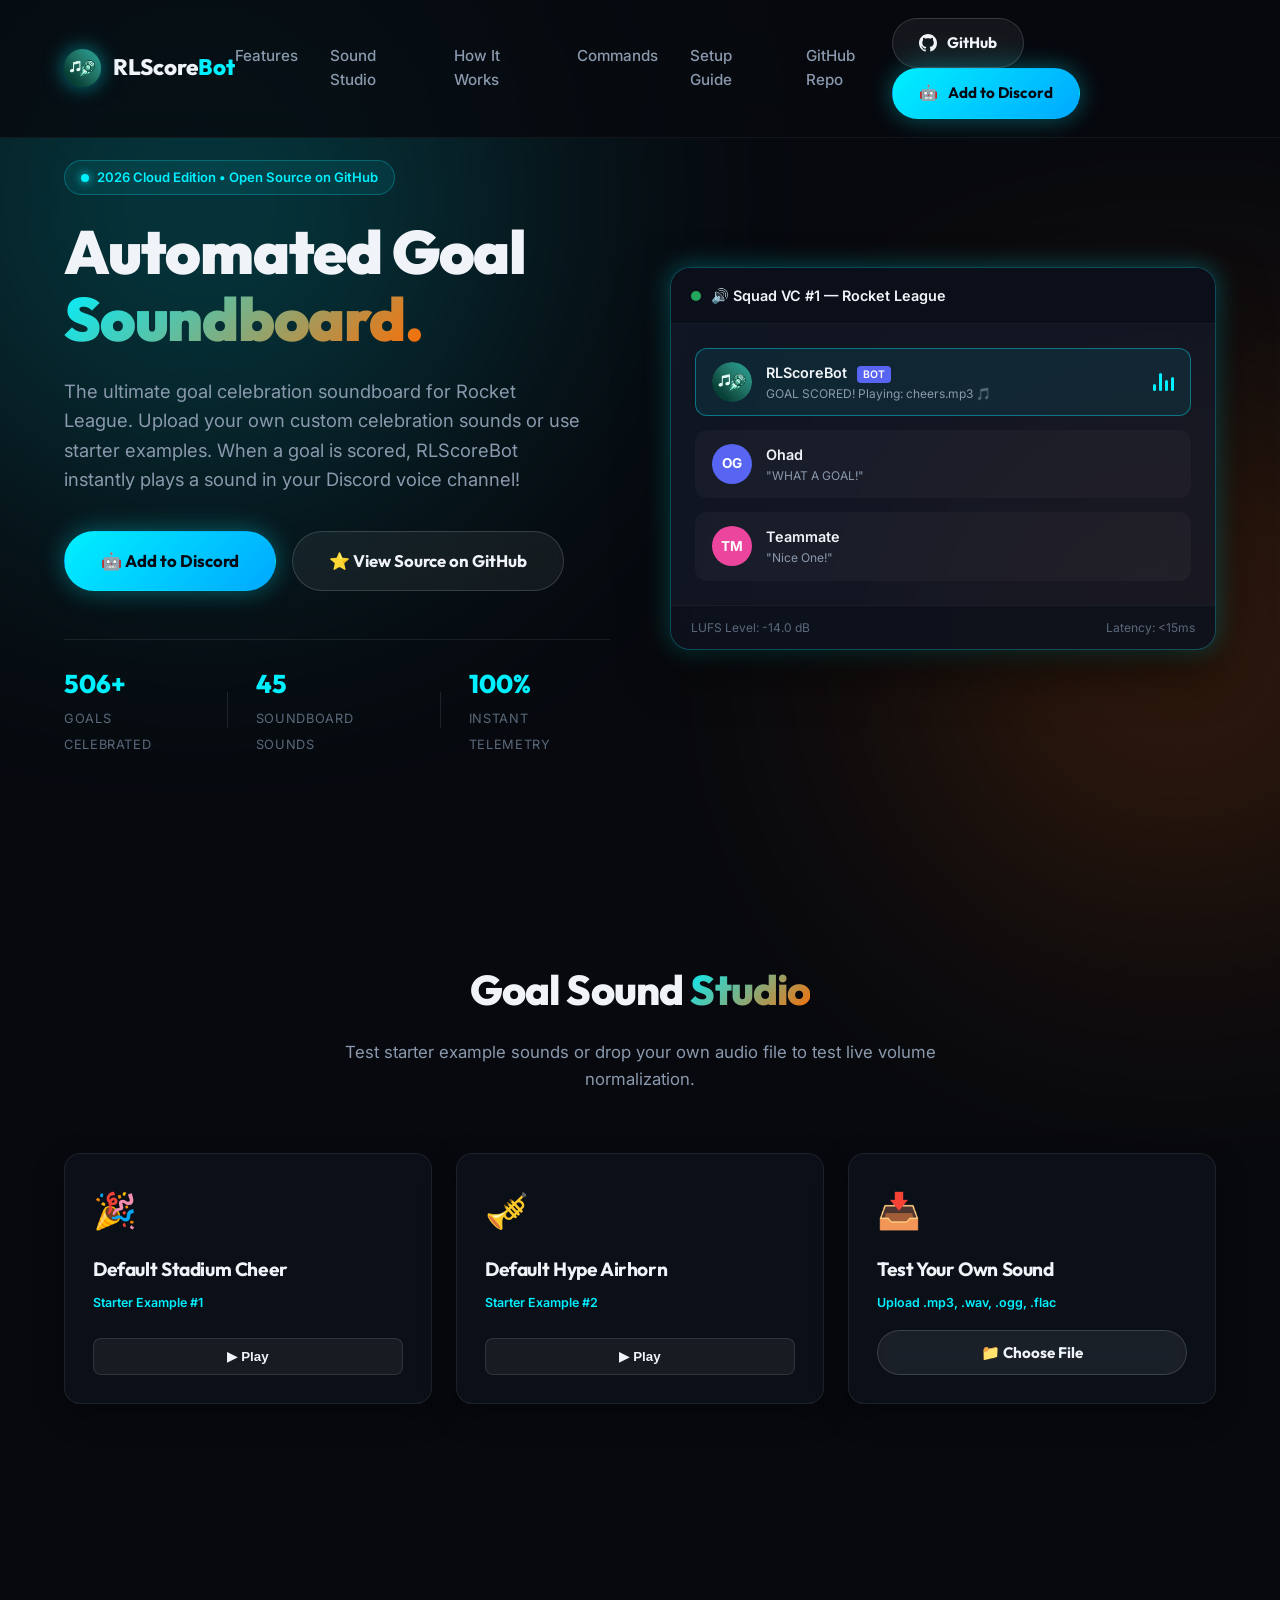
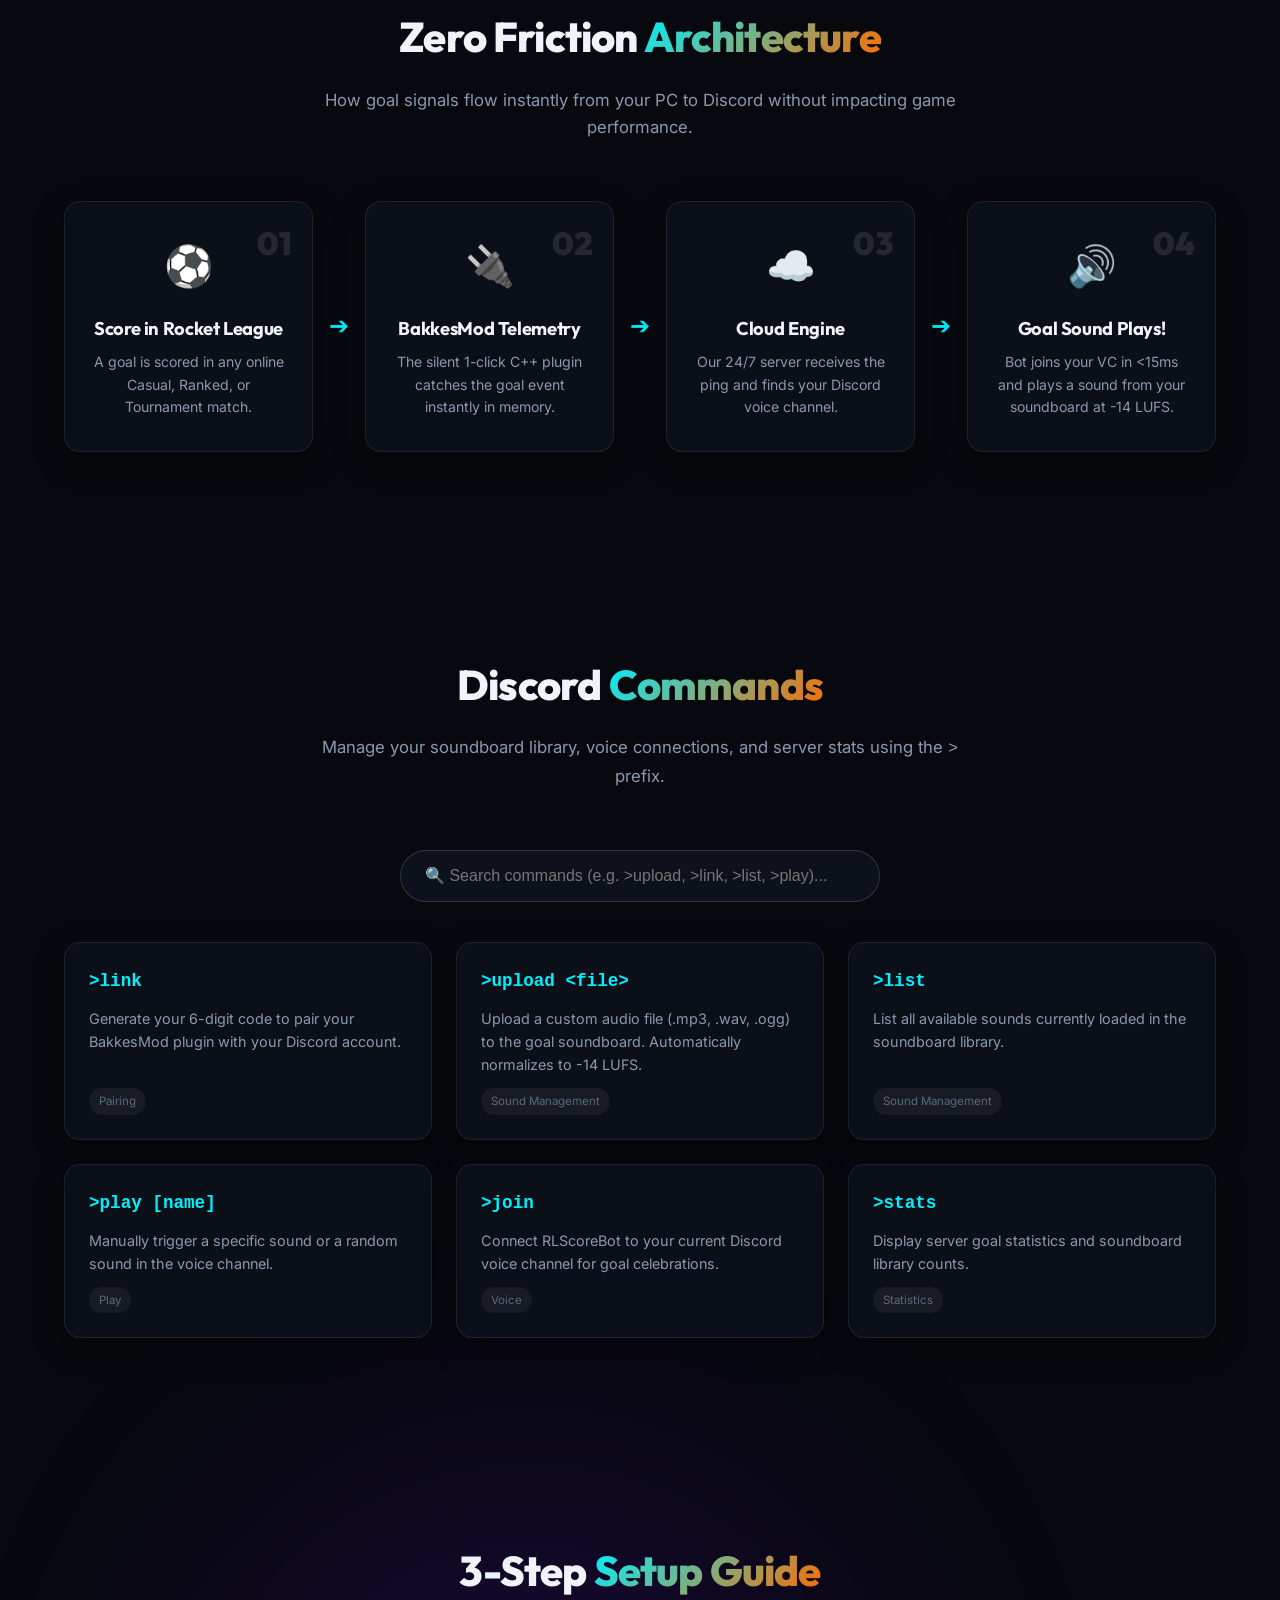
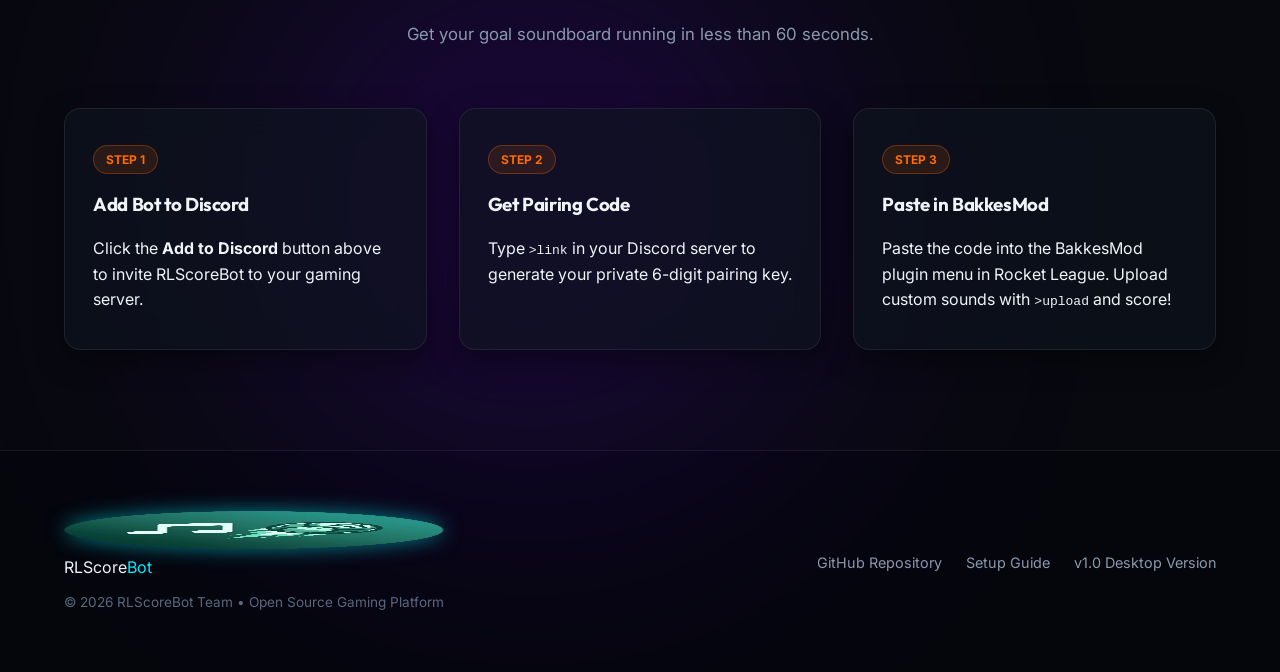
==== commit 3c91b15d: "Switch commands back to > prefix (>join, >leave, >play, >list, >upload, >link, >stats) and fix Docke" ====
--- a/website/index.html
+++ b/website/index.html
@@ -245,47 +245,47 @@
     <section id="commands" class="section commands-section">
         <div class="container">
             <div class="section-header">
-                <h2 class="section-title">Discord <span class="gradient-text">Slash Commands</span></h2>
-                <p class="section-subtitle">Manage your soundboard library, voice connections, and server stats.</p>
+                <h2 class="section-title">Discord <span class="gradient-text">Commands</span></h2>
+                <p class="section-subtitle">Manage your soundboard library, voice connections, and server stats using the <code>&gt;</code> prefix.</p>
             </div>
 
             <div class="command-search-box">
-                <input type="text" id="cmd-search" placeholder="🔍 Search commands (e.g. /upload, /link, /list, /play)..." oninput="filterCommands()">
+                <input type="text" id="cmd-search" placeholder="🔍 Search commands (e.g. >upload, >link, >list, >play)..." oninput="filterCommands()">
             </div>
 
             <div class="commands-grid" id="commands-container">
                 <div class="cmd-card glass-card">
-                    <span class="cmd-name">/link</span>
+                    <span class="cmd-name">&gt;link</span>
                     <p class="cmd-desc">Generate your 6-digit code to pair your BakkesMod plugin with your Discord account.</p>
                     <span class="cmd-badge">Pairing</span>
                 </div>
 
                 <div class="cmd-card glass-card">
-                    <span class="cmd-name">/upload &lt;file&gt;</span>
+                    <span class="cmd-name">&gt;upload &lt;file&gt;</span>
                     <p class="cmd-desc">Upload a custom audio file (.mp3, .wav, .ogg) to the goal soundboard. Automatically normalizes to -14 LUFS.</p>
                     <span class="cmd-badge">Sound Management</span>
                 </div>
 
                 <div class="cmd-card glass-card">
-                    <span class="cmd-name">/list</span>
+                    <span class="cmd-name">&gt;list</span>
                     <p class="cmd-desc">List all available sounds currently loaded in the soundboard library.</p>
                     <span class="cmd-badge">Sound Management</span>
                 </div>
 
                 <div class="cmd-card glass-card">
-                    <span class="cmd-name">/play [name]</span>
+                    <span class="cmd-name">&gt;play [name]</span>
                     <p class="cmd-desc">Manually trigger a specific sound or a random sound in the voice channel.</p>
                     <span class="cmd-badge">Play</span>
                 </div>
 
                 <div class="cmd-card glass-card">
-                    <span class="cmd-name">/join</span>
+                    <span class="cmd-name">&gt;join</span>
                     <p class="cmd-desc">Connect RLScoreBot to your current Discord voice channel for goal celebrations.</p>
                     <span class="cmd-badge">Voice</span>
                 </div>
 
                 <div class="cmd-card glass-card">
-                    <span class="cmd-name">/stats</span>
+                    <span class="cmd-name">&gt;stats</span>
                     <p class="cmd-desc">Display server goal statistics and soundboard library counts.</p>
                     <span class="cmd-badge">Statistics</span>
                 </div>
@@ -311,13 +311,13 @@
                 <div class="setup-step-card glass-card">
                     <div class="step-badge">STEP 2</div>
                     <h3>Get Pairing Code</h3>
-                    <p>Type <code>/link</code> in your Discord server to generate your private 6-digit pairing key.</p>
+                    <p>Type <code>&gt;link</code> in your Discord server to generate your private 6-digit pairing key.</p>
                 </div>
 
                 <div class="setup-step-card glass-card">
                     <div class="step-badge">STEP 3</div>
                     <h3>Paste in BakkesMod</h3>
-                    <p>Paste the code into the BakkesMod plugin menu in Rocket League. Upload custom sounds with <code>/upload</code> and score!</p>
+                    <p>Paste the code into the BakkesMod plugin menu in Rocket League. Upload custom sounds with <code>&gt;upload</code> and score!</p>
                 </div>
             </div>
         </div>
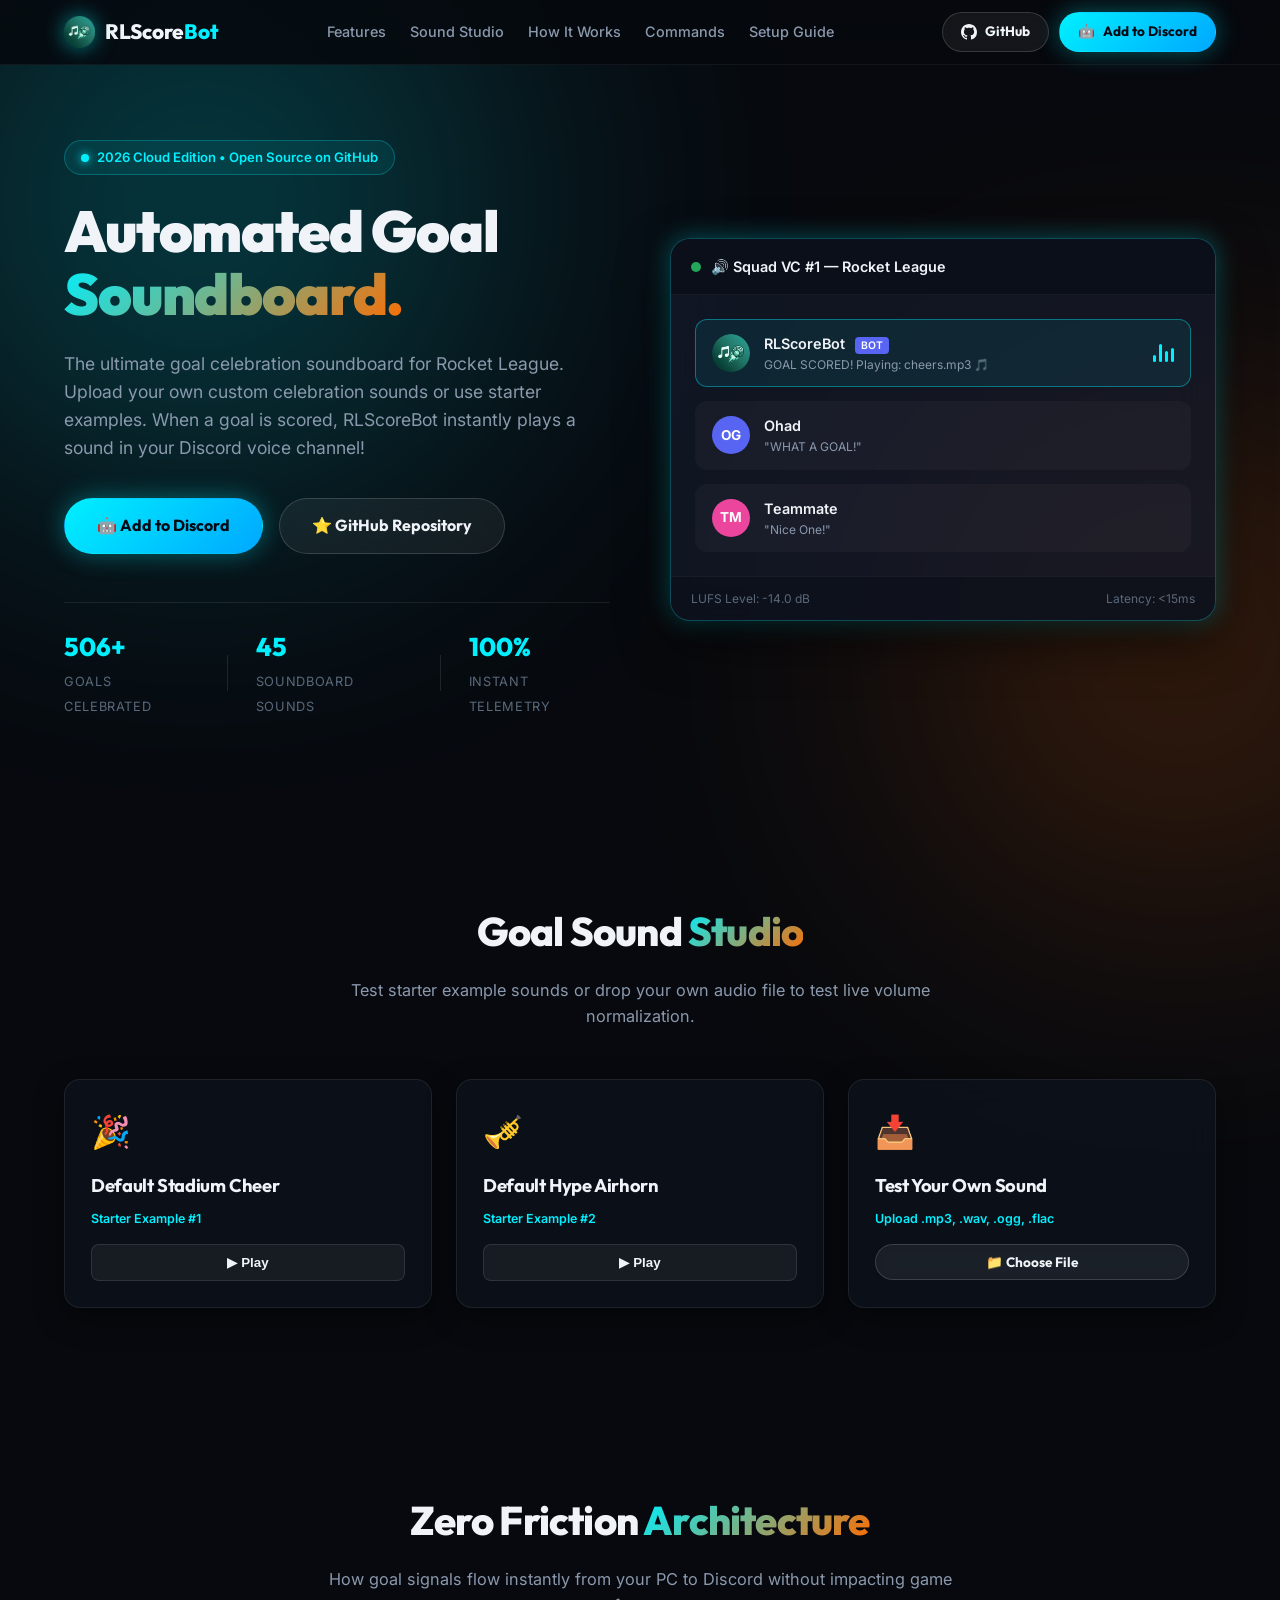
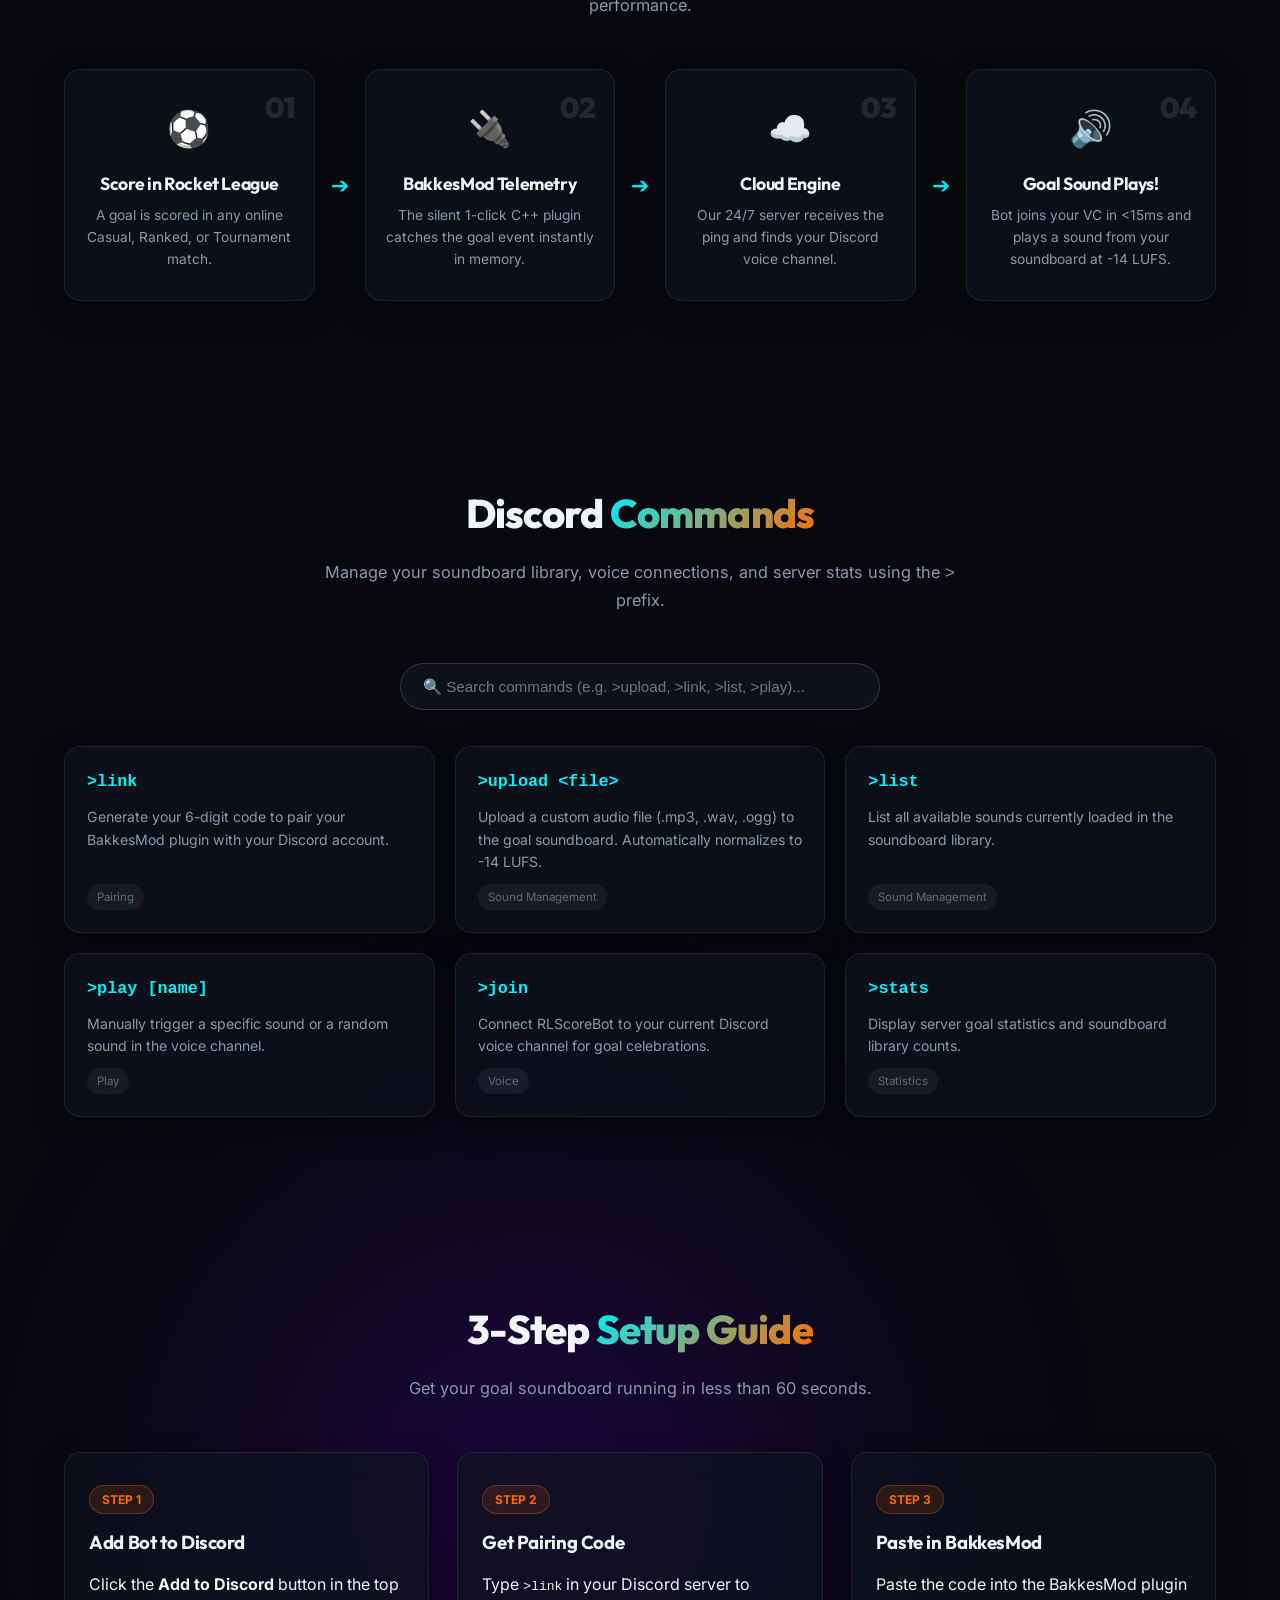
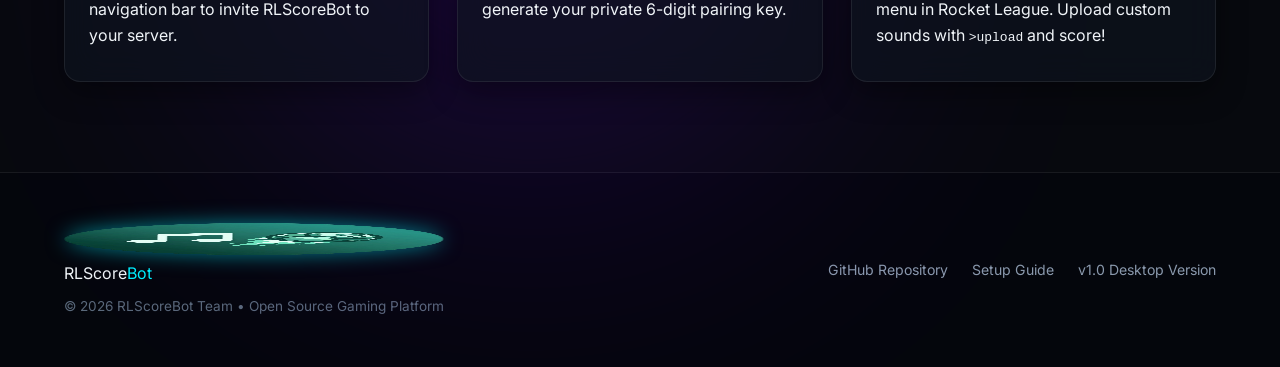
==== commit 67ebe043: "Deduplicate navbar links, add single Add to Discord button, and compact navbar height" ====
--- a/website/index.html
+++ b/website/index.html
@@ -39,15 +39,14 @@
                 <a href="#pipeline">How It Works</a>
                 <a href="#commands">Commands</a>
                 <a href="#setup">Setup Guide</a>
-                <a href="https://github.com/ogadassi/RLScoreBot" target="_blank">GitHub Repo</a>
             </nav>
 
             <div class="nav-actions">
-                <a href="https://github.com/ogadassi/RLScoreBot" target="_blank" class="btn btn-secondary btn-sm" style="margin-right: 8px;">
-                    <svg width="18" height="18" viewBox="0 0 24 24" fill="currentColor"><path d="M12 0C5.37 0 0 5.37 0 12c0 5.31 3.435 9.795 8.205 11.385.6.105.825-.255.825-.57 0-.285-.015-1.23-.015-2.235-3.015.555-3.795-.735-4.035-1.41-.135-.345-.72-1.41-1.23-1.695-.42-.225-1.02-.78-.015-.795.945-.015 1.62.87 1.845 1.23 1.08 1.815 2.805 1.305 3.495.99.105-.78.42-1.305.765-1.605-2.67-.3-5.46-1.335-5.46-5.925 0-1.305.465-2.385 1.23-3.225-.12-.3-.54-1.53.12-3.18 0 0 1.005-.315 3.3 1.23.96-.27 1.98-.405 3-.405s2.04.135 3 .405c2.295-1.56 3.3-1.23 3.3-1.23.66 1.65.24 2.88.12 3.18.765.84 1.23 1.905 1.23 3.225 0 4.605-2.805 5.625-5.475 5.925.435.375.81 1.095.81 2.22 0 1.605-.015 2.895-.015 3.3 0 .315.225.69.825.57A12.02 12.02 0 0024 12c0-6.63-5.37-12-12-12z"/></svg>
+                <a href="https://github.com/ogadassi/RLScoreBot" target="_blank" class="btn btn-secondary btn-sm">
+                    <svg width="16" height="16" viewBox="0 0 24 24" fill="currentColor"><path d="M12 0C5.37 0 0 5.37 0 12c0 5.31 3.435 9.795 8.205 11.385.6.105.825-.255.825-.57 0-.285-.015-1.23-.015-2.235-3.015.555-3.795-.735-4.035-1.41-.135-.345-.72-1.41-1.23-1.695-.42-.225-1.02-.78-.015-.795.945-.015 1.62.87 1.845 1.23 1.08 1.815 2.805 1.305 3.495.99.105-.78.42-1.305.765-1.605-2.67-.3-5.46-1.335-5.46-5.925 0-1.305.465-2.385 1.23-3.225-.12-.3-.54-1.53.12-3.18 0 0 1.005-.315 3.3 1.23.96-.27 1.98-.405 3-.405s2.04.135 3 .405c2.295-1.56 3.3-1.23 3.3-1.23.66 1.65.24 2.88.12 3.18.765.84 1.23 1.905 1.23 3.225 0 4.605-2.805 5.625-5.475 5.925.435.375.81 1.095.81 2.22 0 1.605-.015 2.895-.015 3.3 0 .315.225.69.825.57A12.02 12.02 0 0024 12c0-6.63-5.37-12-12-12z"/></svg>
                     GitHub
                 </a>
-                <a href="https://discord.com/api/oauth2/authorize?client_id=1446805468843474965&permissions=3145728&scope=bot%20applications.commands" id="invite-btn-nav" target="_blank" class="btn btn-glow btn-primary">
+                <a href="https://discord.com/api/oauth2/authorize?client_id=1446805468843474965&permissions=3145728&scope=bot%20applications.commands" id="invite-btn-nav" target="_blank" class="btn btn-glow btn-primary btn-sm">
                     <span class="btn-icon">🤖</span> Add to Discord
                 </a>
             </div>
@@ -55,7 +54,7 @@
     </header>
 
     <!-- Hero Section -->
-    <section class="hero">
+    <section id="features" class="hero">
         <div class="container hero-container">
             <div class="hero-content">
                 <div class="badge-pill">
@@ -71,7 +70,7 @@
                         <span>🤖 Add to Discord</span>
                     </a>
                     <a href="https://github.com/ogadassi/RLScoreBot" target="_blank" class="btn btn-hero btn-secondary">
-                        <span>⭐ View Source on GitHub</span>
+                        <span>⭐ GitHub Repository</span>
                     </a>
                 </div>
 
@@ -305,7 +304,7 @@
                 <div class="setup-step-card glass-card">
                     <div class="step-badge">STEP 1</div>
                     <h3>Add Bot to Discord</h3>
-                    <p>Click the <strong>Add to Discord</strong> button above to invite RLScoreBot to your gaming server.</p>
+                    <p>Click the <strong>Add to Discord</strong> button in the top navigation bar to invite RLScoreBot to your server.</p>
                 </div>
 
                 <div class="setup-step-card glass-card">
--- a/website/style.css
+++ b/website/style.css
@@ -104,16 +104,22 @@
     display: inline-flex;
     align-items: center;
     justify-content: center;
-    gap: 10px;
-    padding: 12px 26px;
+    gap: 8px;
+    padding: 10px 22px;
     border-radius: var(--radius-pill);
     font-family: var(--font-heading);
     font-weight: 700;
-    font-size: 0.95rem;
+    font-size: 0.9rem;
     text-decoration: none;
     cursor: pointer;
+    white-space: nowrap;
     transition: all 0.25s cubic-bezier(0.2, 0.8, 0.2, 1);
     border: 1px solid transparent;
+}
+
+.btn-sm {
+    padding: 8px 18px;
+    font-size: 0.85rem;
 }
 
 .btn-primary {
@@ -123,7 +129,7 @@
 }
 
 .btn-primary:hover {
-    transform: translateY(-3px) scale(1.02);
+    transform: translateY(-2px) scale(1.02);
     box-shadow: 0 0 35px rgba(0, 240, 255, 0.6);
 }
 
@@ -137,7 +143,7 @@
 .btn-secondary:hover {
     background: rgba(255, 255, 255, 0.12);
     border-color: var(--primary-orange);
-    transform: translateY(-3px);
+    transform: translateY(-2px);
 }
 
 /* Glassmorphism Cards */
@@ -157,15 +163,15 @@
     transform: translateY(-4px);
 }
 
-/* Navigation */
+/* Navigation Header */
 .navbar {
     position: fixed;
     top: 0;
     left: 0;
     width: 100%;
     z-index: 100;
-    padding: 18px 0;
-    background: rgba(7, 9, 14, 0.8);
+    padding: 12px 0;
+    background: rgba(7, 9, 14, 0.85);
     backdrop-filter: blur(20px);
     border-bottom: 1px solid rgba(255, 255, 255, 0.05);
 }
@@ -174,21 +180,23 @@
     display: flex;
     align-items: center;
     justify-content: space-between;
+    gap: 20px;
 }
 
 .brand-logo {
     display: flex;
     align-items: center;
-    gap: 12px;
+    gap: 10px;
     font-family: var(--font-heading);
-    font-size: 1.4rem;
+    font-size: 1.3rem;
     font-weight: 800;
     color: var(--text-main);
     text-decoration: none;
+    white-space: nowrap;
 }
 
 .brand-img-logo {
-    height: 38px;
+    height: 32px;
     width: auto;
     filter: drop-shadow(0 0 10px rgba(0, 240, 255, 0.5));
 }
@@ -199,13 +207,15 @@
 
 .nav-links {
     display: flex;
-    gap: 32px;
+    align-items: center;
+    gap: 24px;
+    white-space: nowrap;
 }
 
 .nav-links a {
     color: var(--text-muted);
     text-decoration: none;
-    font-size: 0.95rem;
+    font-size: 0.9rem;
     font-weight: 500;
     transition: color 0.2s ease;
 }
@@ -214,9 +224,16 @@
     color: var(--primary-cyan);
 }
 
+.nav-actions {
+    display: flex;
+    align-items: center;
+    gap: 10px;
+    white-space: nowrap;
+}
+
 /* Hero Section */
 .hero {
-    padding: 160px 0 100px;
+    padding: 140px 0 90px;
     position: relative;
     z-index: 1;
 }
@@ -257,14 +274,14 @@
 }
 
 .hero-title {
-    font-size: 3.8rem;
+    font-size: 3.6rem;
     line-height: 1.1;
     font-weight: 900;
     margin-bottom: 24px;
 }
 
 .hero-description {
-    font-size: 1.15rem;
+    font-size: 1.1rem;
     color: var(--text-muted);
     margin-bottom: 36px;
     max-width: 520px;
@@ -277,8 +294,8 @@
 }
 
 .btn-hero {
-    padding: 16px 36px;
-    font-size: 1.05rem;
+    padding: 14px 32px;
+    font-size: 1rem;
 }
 
 /* Stats Strip */
@@ -366,8 +383,8 @@
 }
 
 .avatar {
-    width: 40px;
-    height: 40px;
+    width: 38px;
+    height: 38px;
     border-radius: 50%;
     display: flex;
     align-items: center;
@@ -449,7 +466,7 @@
 
 /* Section Shared */
 .section {
-    padding: 100px 0;
+    padding: 90px 0;
     position: relative;
     z-index: 1;
 }
@@ -457,17 +474,17 @@
 .section-header {
     text-align: center;
     max-width: 680px;
-    margin: 0 auto 60px;
+    margin: 0 auto 50px;
 }
 
 .section-title {
-    font-size: 2.6rem;
+    font-size: 2.5rem;
     font-weight: 800;
-    margin-bottom: 16px;
+    margin-bottom: 14px;
 }
 
 .section-subtitle {
-    font-size: 1.05rem;
+    font-size: 1.02rem;
     color: var(--text-muted);
 }
 
@@ -479,19 +496,19 @@
 }
 
 .sound-card {
-    padding: 28px;
+    padding: 26px;
     display: flex;
     flex-direction: column;
-    gap: 16px;
+    gap: 14px;
     cursor: pointer;
 }
 
 .sound-icon {
-    font-size: 2.2rem;
+    font-size: 2rem;
 }
 
 .sound-info h3 {
-    font-size: 1.2rem;
+    font-size: 1.15rem;
     margin-bottom: 4px;
 }
 
@@ -520,7 +537,7 @@
 
 .now-playing-bar {
     margin-top: 32px;
-    padding: 20px 28px;
+    padding: 18px 24px;
     display: flex;
     align-items: center;
     justify-content: space-between;
@@ -540,55 +557,55 @@
 
 .pipe-card {
     flex: 1;
-    padding: 32px 24px;
+    padding: 30px 20px;
     text-align: center;
     position: relative;
 }
 
 .step-num {
     font-family: var(--font-heading);
-    font-size: 2rem;
+    font-size: 1.8rem;
     font-weight: 900;
     color: rgba(255, 255, 255, 0.1);
     position: absolute;
-    top: 16px;
-    right: 20px;
+    top: 14px;
+    right: 18px;
 }
 
 .pipe-icon {
-    font-size: 2.5rem;
-    margin-bottom: 16px;
+    font-size: 2.2rem;
+    margin-bottom: 14px;
 }
 
 .pipe-card h3 {
-    font-size: 1.15rem;
-    margin-bottom: 8px;
+    font-size: 1.1rem;
+    margin-bottom: 6px;
 }
 
 .pipe-card p {
-    font-size: 0.88rem;
+    font-size: 0.86rem;
     color: var(--text-muted);
 }
 
 .pipe-arrow {
-    font-size: 1.5rem;
+    font-size: 1.4rem;
     color: var(--primary-cyan);
 }
 
 /* Commands Grid */
 .command-search-box {
     max-width: 480px;
-    margin: 0 auto 40px;
+    margin: 0 auto 36px;
 }
 
 .command-search-box input {
     width: 100%;
-    padding: 16px 24px;
+    padding: 14px 22px;
     border-radius: var(--radius-pill);
     background: rgba(15, 20, 32, 0.8);
     border: 1px solid rgba(255, 255, 255, 0.15);
     color: var(--text-main);
-    font-size: 1rem;
+    font-size: 0.95rem;
     outline: none;
     transition: all 0.2s ease;
 }
@@ -601,25 +618,25 @@
 .commands-grid {
     display: grid;
     grid-template-columns: repeat(3, 1fr);
-    gap: 24px;
+    gap: 20px;
 }
 
 .cmd-card {
-    padding: 24px;
+    padding: 22px;
     display: flex;
     flex-direction: column;
-    gap: 12px;
+    gap: 10px;
 }
 
 .cmd-name {
     font-family: monospace;
-    font-size: 1.1rem;
+    font-size: 1.05rem;
     font-weight: 700;
     color: var(--primary-cyan);
 }
 
 .cmd-desc {
-    font-size: 0.9rem;
+    font-size: 0.88rem;
     color: var(--text-muted);
 }
 
@@ -637,14 +654,14 @@
 .setup-steps {
     display: grid;
     grid-template-columns: repeat(3, 1fr);
-    gap: 32px;
+    gap: 28px;
 }
 
 .setup-step-card {
-    padding: 36px 28px;
+    padding: 32px 24px;
     display: flex;
     flex-direction: column;
-    gap: 16px;
+    gap: 14px;
 }
 
 .step-badge {
@@ -661,7 +678,7 @@
 
 /* Footer */
 .footer {
-    padding: 60px 0;
+    padding: 50px 0;
     border-top: 1px solid rgba(255, 255, 255, 0.08);
     background: rgba(5, 7, 12, 0.95);
 }
@@ -681,7 +698,7 @@
 .footer-brand p {
     font-size: 0.85rem;
     color: var(--text-dim);
-    margin-top: 6px;
+    margin-top: 4px;
 }
 
 .footer-links {
@@ -692,7 +709,7 @@
 .footer-links a {
     color: var(--text-muted);
     text-decoration: none;
-    font-size: 0.9rem;
+    font-size: 0.88rem;
     transition: color 0.2s ease;
 }
 
@@ -708,8 +725,11 @@
     .pipe-arrow { transform: rotate(90deg); }
 }
 
+@media (max-width: 768px) {
+    .nav-links { display: none; }
+}
+
 @media (max-width: 600px) {
-    .hero-title { font-size: 2.6rem; }
+    .hero-title { font-size: 2.5rem; }
     .sound-grid, .commands-grid, .setup-steps { grid-template-columns: 1fr; }
-    .nav-links { display: none; }
-}
+}
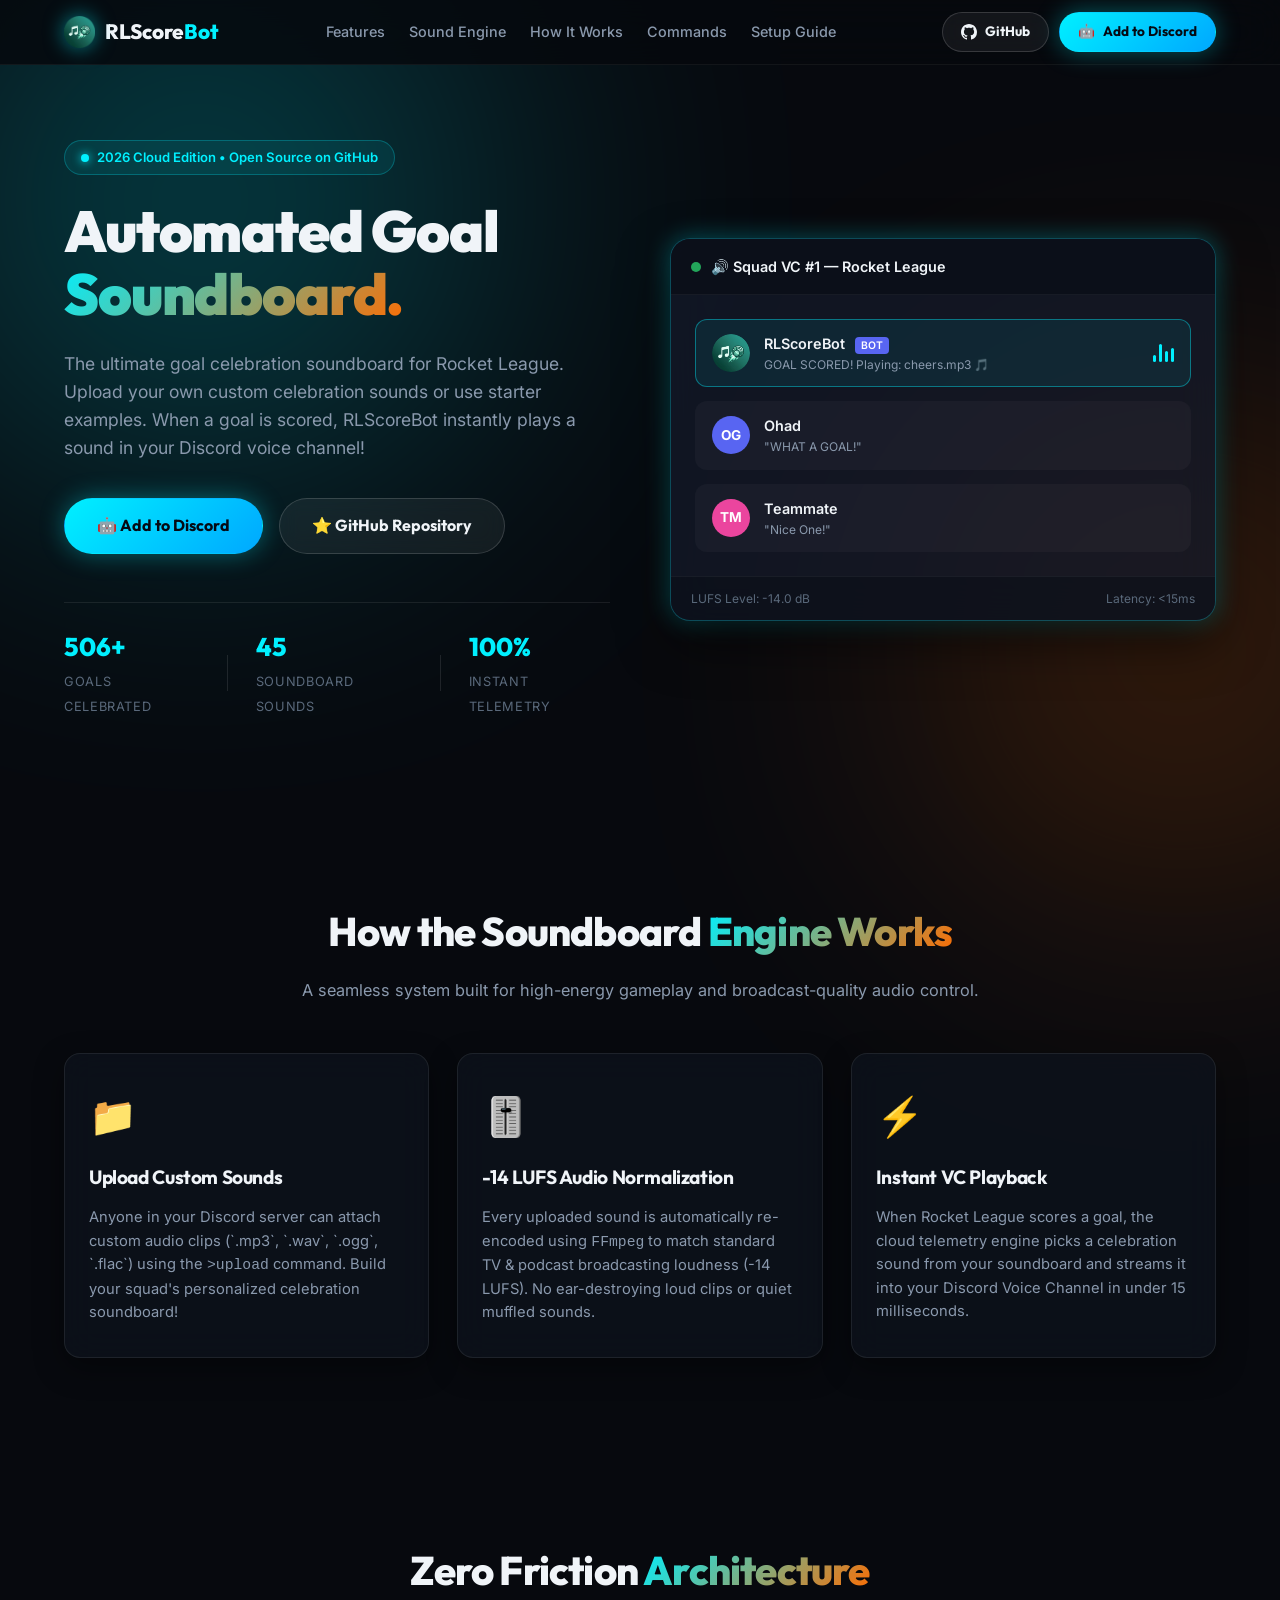
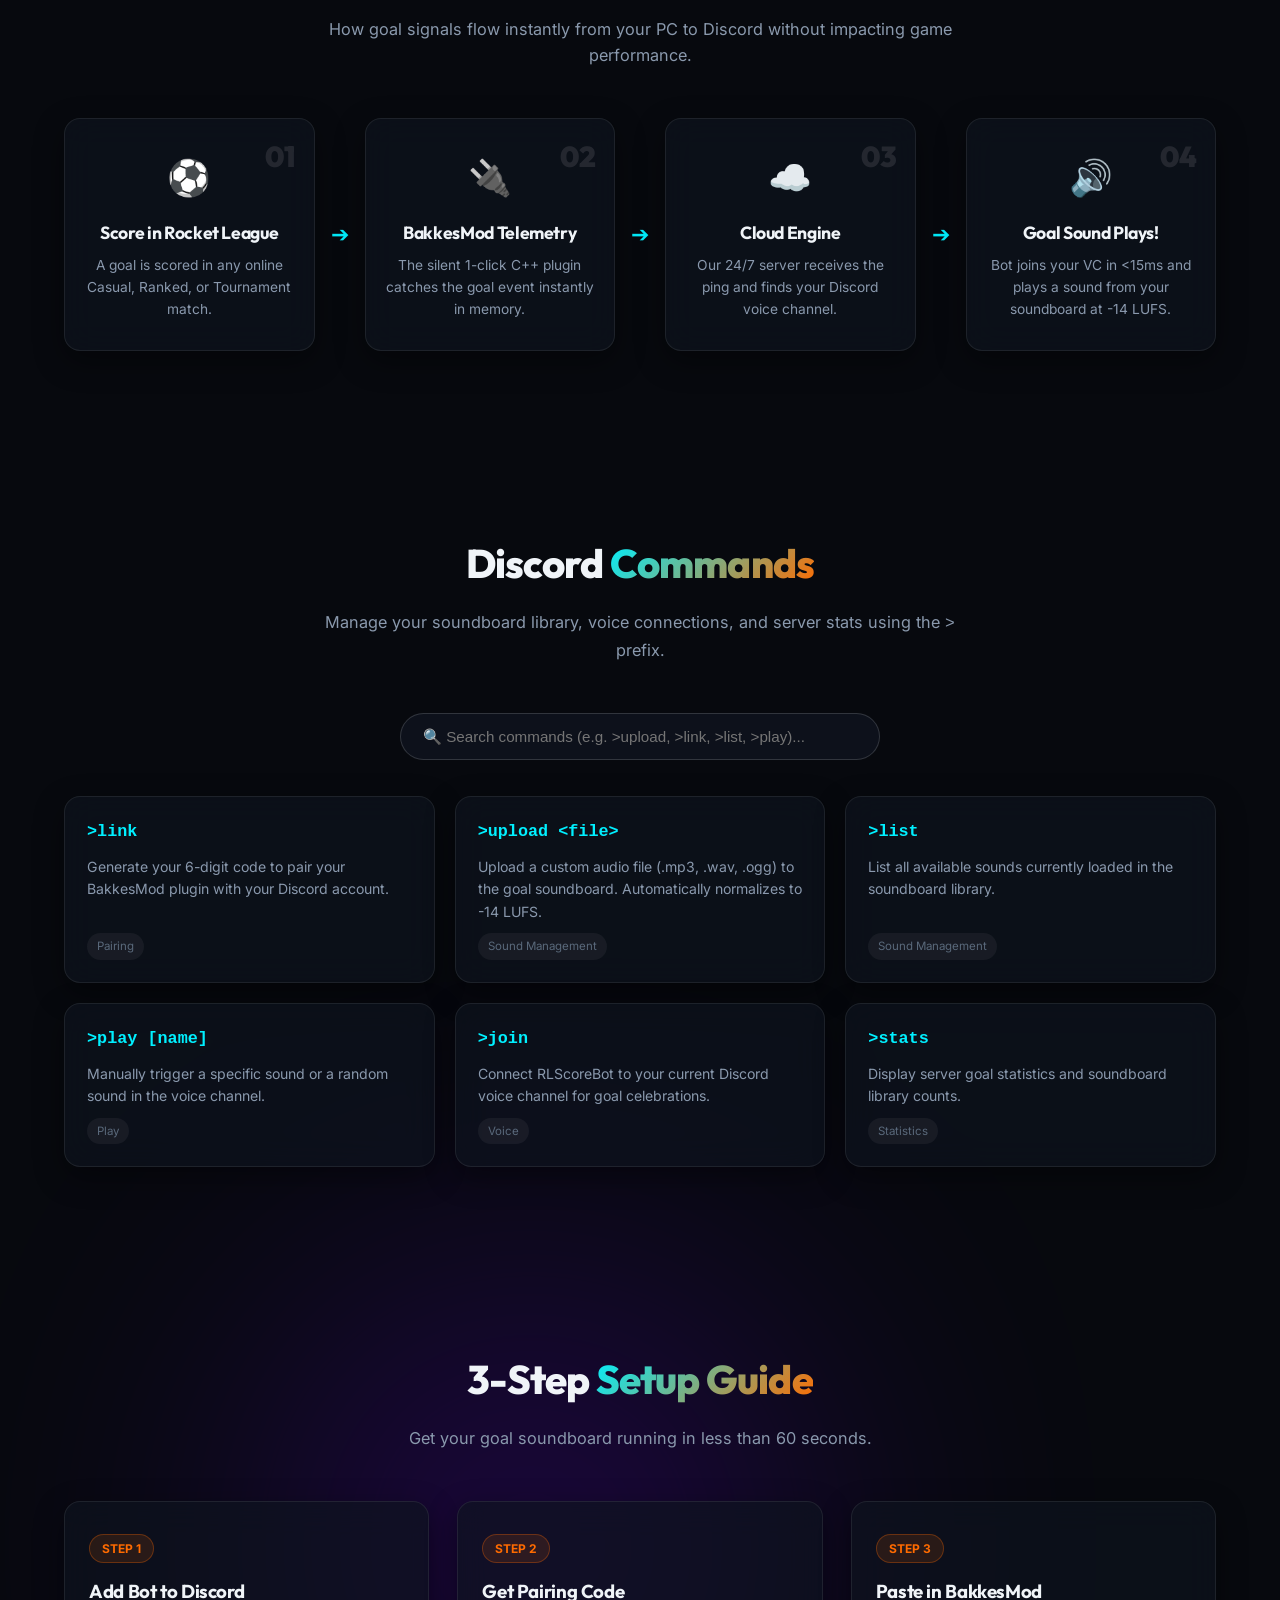
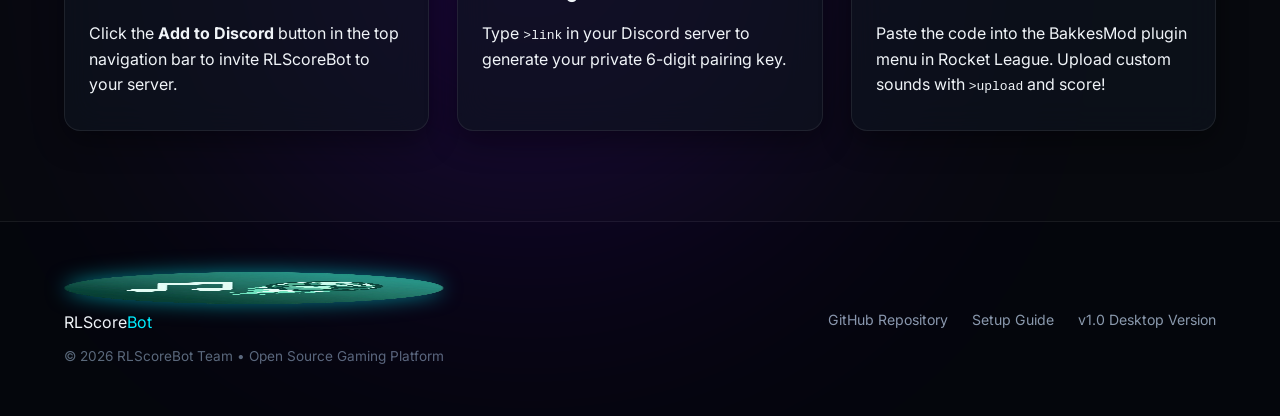
==== commit e7ee26a8: "Replace Goal Sound Studio with Soundboard Engine Explainer section on website" ====
--- a/website/index.html
+++ b/website/index.html
@@ -35,7 +35,7 @@
             
             <nav class="nav-links">
                 <a href="#features">Features</a>
-                <a href="#soundboard">Sound Studio</a>
+                <a href="#explainer">Sound Engine</a>
                 <a href="#pipeline">How It Works</a>
                 <a href="#commands">Commands</a>
                 <a href="#setup">Setup Guide</a>
@@ -139,57 +139,35 @@
         </div>
     </section>
 
-    <!-- Interactive Sound Studio Section -->
-    <section id="soundboard" class="section sound-studio">
+    <!-- Explainer Section: Custom Soundboard & Normalization Engine -->
+    <section id="explainer" class="section explainer-section">
         <div class="container">
             <div class="section-header">
-                <h2 class="section-title">Goal Sound <span class="gradient-text">Studio</span></h2>
-                <p class="section-subtitle">Test starter example sounds or drop your own audio file to test live volume normalization.</p>
-            </div>
-
-            <div class="sound-grid">
-                <!-- Example Sound 1 -->
-                <div class="sound-card glass-card" onclick="playSound('default_cheer.mp3', 'Default Stadium Cheer')">
-                    <div class="sound-icon">🎉</div>
-                    <div class="sound-info">
-                        <h3>Default Stadium Cheer</h3>
-                        <span class="sound-tag">Starter Example #1</span>
-                    </div>
-                    <button class="play-btn">▶ Play</button>
-                </div>
-
-                <!-- Example Sound 2 -->
-                <div class="sound-card glass-card" onclick="playSound('default_airhorn.mp3', 'Default Hype Airhorn')">
-                    <div class="sound-icon">🎺</div>
-                    <div class="sound-info">
-                        <h3>Default Hype Airhorn</h3>
-                        <span class="sound-tag">Starter Example #2</span>
-                    </div>
-                    <button class="play-btn">▶ Play</button>
-                </div>
-
-                <!-- Interactive Upload Tester -->
-                <div class="sound-card glass-card upload-card">
-                    <div class="sound-icon">📥</div>
-                    <div class="sound-info">
-                        <h3>Test Your Own Sound</h3>
-                        <span class="sound-tag">Upload .mp3, .wav, .ogg, .flac</span>
-                    </div>
-                    <input type="file" id="sound-upload-input" accept="audio/*" style="display: none;">
-                    <button class="btn btn-secondary btn-sm" onclick="document.getElementById('sound-upload-input').click()">📁 Choose File</button>
-                </div>
-            </div>
-
-            <!-- Live Active Sound Visualizer Bar -->
-            <div class="now-playing-bar glass-card hidden" id="now-playing-bar">
-                <div class="np-info">
-                    <span class="np-label">NOW PREVIEWING:</span>
-                    <span class="np-title" id="np-title">None</span>
-                </div>
-                <div class="visualizer-bars">
-                    <span></span><span></span><span></span><span></span><span></span><span></span><span></span><span></span>
-                </div>
-                <button class="stop-btn" onclick="stopAudio()">⏹ Stop</button>
+                <h2 class="section-title">How the Soundboard <span class="gradient-text">Engine Works</span></h2>
+                <p class="section-subtitle">A seamless system built for high-energy gameplay and broadcast-quality audio control.</p>
+            </div>
+
+            <div class="explainer-grid">
+                <!-- Explainer Card 1 -->
+                <div class="explainer-card glass-card">
+                    <div class="explainer-icon">📁</div>
+                    <h3>Upload Custom Sounds</h3>
+                    <p>Anyone in your Discord server can attach custom audio clips (`.mp3`, `.wav`, `.ogg`, `.flac`) using the <code>&gt;upload</code> command. Build your squad's personalized celebration soundboard!</p>
+                </div>
+
+                <!-- Explainer Card 2 -->
+                <div class="explainer-card glass-card">
+                    <div class="explainer-icon">🎚️</div>
+                    <h3>-14 LUFS Audio Normalization</h3>
+                    <p>Every uploaded sound is automatically re-encoded using <code>FFmpeg</code> to match standard TV & podcast broadcasting loudness (-14 LUFS). No ear-destroying loud clips or quiet muffled sounds.</p>
+                </div>
+
+                <!-- Explainer Card 3 -->
+                <div class="explainer-card glass-card">
+                    <div class="explainer-icon">⚡</div>
+                    <h3>Instant VC Playback</h3>
+                    <p>When Rocket League scores a goal, the cloud telemetry engine picks a celebration sound from your soundboard and streams it into your Discord Voice Channel in under 15 milliseconds.</p>
+                </div>
             </div>
         </div>
     </section>
@@ -338,9 +316,6 @@
         </div>
     </footer>
 
-    <!-- Audio Player Object -->
-    <audio id="audio-player"></audio>
-
     <!-- App JavaScript -->
     <script src="app.js"></script>
 </body>
--- a/website/style.css
+++ b/website/style.css
@@ -488,64 +488,35 @@
     color: var(--text-muted);
 }
 
-/* Sound Studio Grid */
-.sound-grid {
+/* Explainer Grid Section */
+.explainer-grid {
     display: grid;
     grid-template-columns: repeat(3, 1fr);
-    gap: 24px;
-}
-
-.sound-card {
-    padding: 26px;
+    gap: 28px;
+}
+
+.explainer-card {
+    padding: 32px 24px;
     display: flex;
     flex-direction: column;
     gap: 14px;
-    cursor: pointer;
-}
-
-.sound-icon {
-    font-size: 2rem;
-}
-
-.sound-info h3 {
-    font-size: 1.15rem;
-    margin-bottom: 4px;
-}
-
-.sound-tag {
-    font-size: 0.78rem;
-    color: var(--primary-cyan);
-    font-weight: 600;
-}
-
-.play-btn {
-    margin-top: auto;
-    padding: 10px;
-    border-radius: var(--radius-sm);
-    background: rgba(255, 255, 255, 0.05);
-    border: 1px solid rgba(255, 255, 255, 0.1);
+}
+
+.explainer-icon {
+    font-size: 2.4rem;
+}
+
+.explainer-card h3 {
+    font-size: 1.2rem;
+    font-weight: 700;
     color: var(--text-main);
-    font-weight: 600;
-    cursor: pointer;
-    transition: all 0.2s ease;
-}
-
-.sound-card:hover .play-btn {
-    background: var(--primary-cyan);
-    color: #000;
-}
-
-.now-playing-bar {
-    margin-top: 32px;
-    padding: 18px 24px;
-    display: flex;
-    align-items: center;
-    justify-content: space-between;
-    border-color: var(--primary-cyan);
-    box-shadow: var(--glow-cyan);
-}
-
-.hidden { display: none !important; }
+}
+
+.explainer-card p {
+    font-size: 0.92rem;
+    color: var(--text-muted);
+    line-height: 1.6;
+}
 
 /* Pipeline Flow */
 .pipeline-flow {
@@ -720,7 +691,7 @@
 /* Responsive Breakpoints */
 @media (max-width: 992px) {
     .hero-container { grid-template-columns: 1fr; }
-    .sound-grid, .commands-grid, .setup-steps { grid-template-columns: repeat(2, 1fr); }
+    .explainer-grid, .commands-grid, .setup-steps { grid-template-columns: repeat(2, 1fr); }
     .pipeline-flow { flex-direction: column; }
     .pipe-arrow { transform: rotate(90deg); }
 }
@@ -731,5 +702,5 @@
 
 @media (max-width: 600px) {
     .hero-title { font-size: 2.5rem; }
-    .sound-grid, .commands-grid, .setup-steps { grid-template-columns: 1fr; }
-}
+    .explainer-grid, .commands-grid, .setup-steps { grid-template-columns: 1fr; }
+}
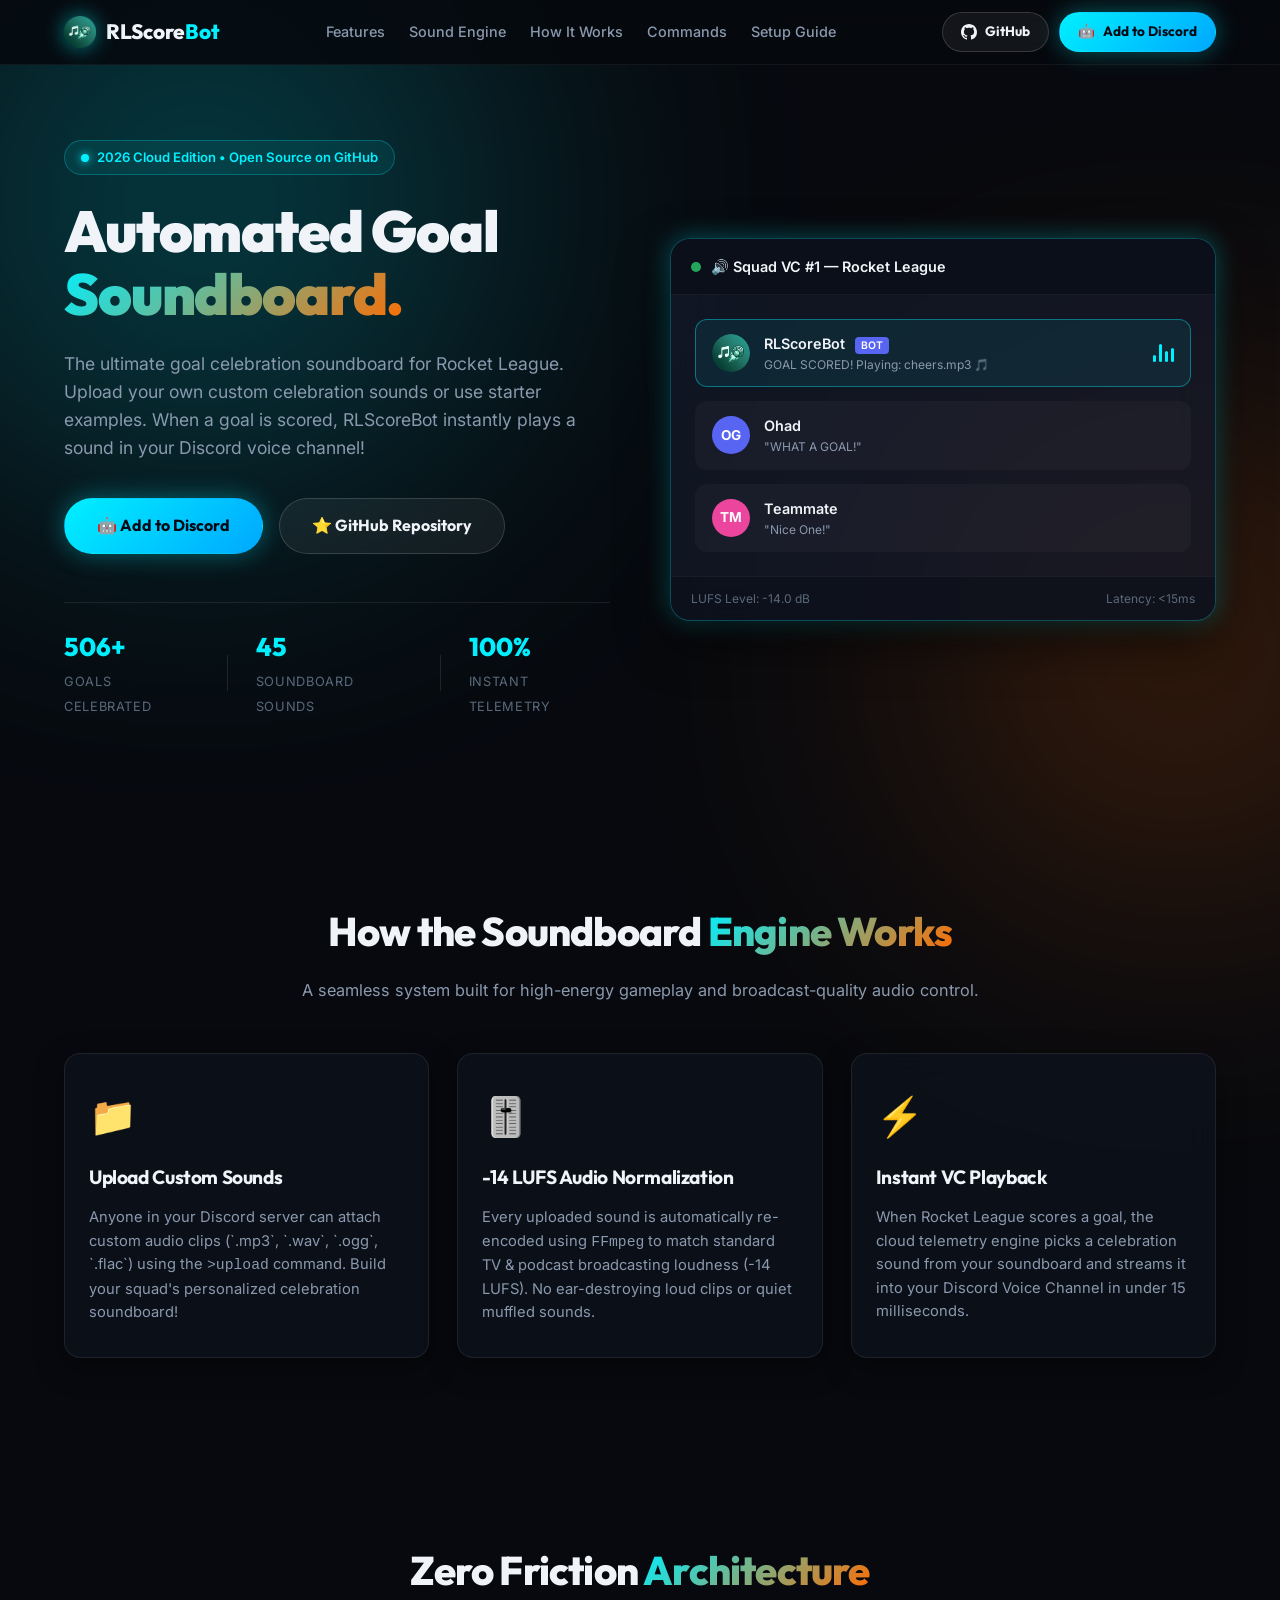
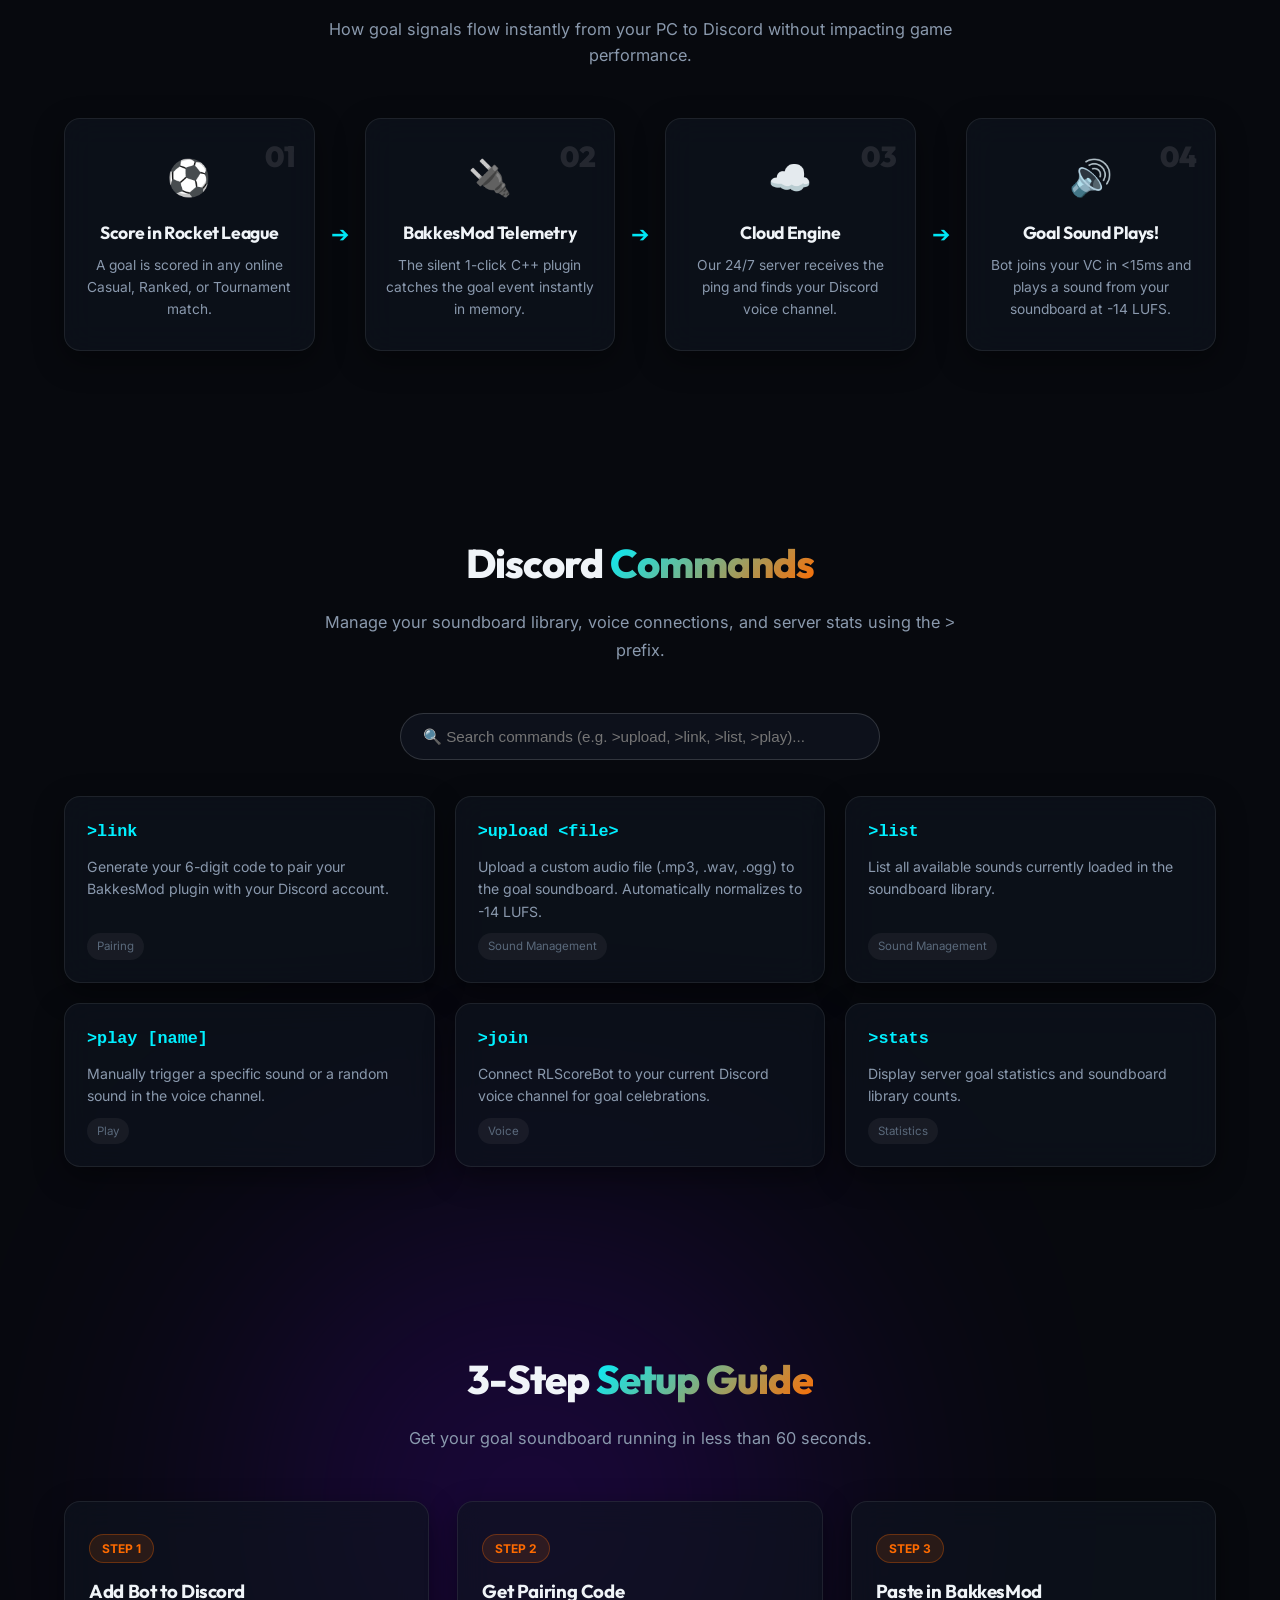
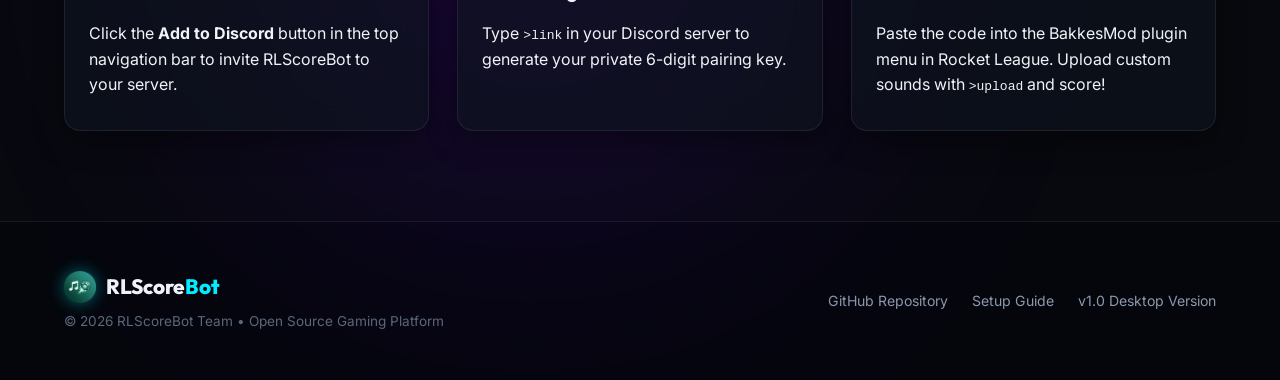
==== commit b049f0c0: "Fix footer logo aspect ratio rendering and add full mobile responsive design" ====
--- a/website/index.html
+++ b/website/index.html
@@ -42,12 +42,12 @@
             </nav>
 
             <div class="nav-actions">
-                <a href="https://github.com/ogadassi/RLScoreBot" target="_blank" class="btn btn-secondary btn-sm">
+                <a href="https://github.com/ogadassi/RLScoreBot" target="_blank" class="btn btn-secondary btn-sm nav-gh-btn">
                     <svg width="16" height="16" viewBox="0 0 24 24" fill="currentColor"><path d="M12 0C5.37 0 0 5.37 0 12c0 5.31 3.435 9.795 8.205 11.385.6.105.825-.255.825-.57 0-.285-.015-1.23-.015-2.235-3.015.555-3.795-.735-4.035-1.41-.135-.345-.72-1.41-1.23-1.695-.42-.225-1.02-.78-.015-.795.945-.015 1.62.87 1.845 1.23 1.08 1.815 2.805 1.305 3.495.99.105-.78.42-1.305.765-1.605-2.67-.3-5.46-1.335-5.46-5.925 0-1.305.465-2.385 1.23-3.225-.12-.3-.54-1.53.12-3.18 0 0 1.005-.315 3.3 1.23.96-.27 1.98-.405 3-.405s2.04.135 3 .405c2.295-1.56 3.3-1.23 3.3-1.23.66 1.65.24 2.88.12 3.18.765.84 1.23 1.905 1.23 3.225 0 4.605-2.805 5.625-5.475 5.925.435.375.81 1.095.81 2.22 0 1.605-.015 2.895-.015 3.3 0 .315.225.69.825.57A12.02 12.02 0 0024 12c0-6.63-5.37-12-12-12z"/></svg>
-                    GitHub
+                    <span>GitHub</span>
                 </a>
                 <a href="https://discord.com/api/oauth2/authorize?client_id=1446805468843474965&permissions=3145728&scope=bot%20applications.commands" id="invite-btn-nav" target="_blank" class="btn btn-glow btn-primary btn-sm">
-                    <span class="btn-icon">🤖</span> Add to Discord
+                    <span class="btn-icon">🤖</span> <span>Add to Discord</span>
                 </a>
             </div>
         </div>
@@ -304,8 +304,10 @@
     <footer class="footer">
         <div class="container footer-container">
             <div class="footer-brand">
-                <img src="logo.png" alt="RLScoreBot Logo" class="brand-img-logo">
-                <span class="logo-text">RLScore<span class="highlight">Bot</span></span>
+                <a href="https://github.com/ogadassi/RLScoreBot" target="_blank" class="footer-brand-header">
+                    <img src="logo.png" alt="RLScoreBot Logo" class="footer-img-logo">
+                    <span class="logo-text">RLScore<span class="highlight">Bot</span></span>
+                </a>
                 <p>© 2026 RLScoreBot Team • Open Source Gaming Platform</p>
             </div>
             <div class="footer-links">
--- a/website/style.css
+++ b/website/style.css
@@ -197,7 +197,8 @@
 
 .brand-img-logo {
     height: 32px;
-    width: auto;
+    width: 32px;
+    object-fit: contain;
     filter: drop-shadow(0 0 10px rgba(0, 240, 255, 0.5));
 }
 
@@ -649,7 +650,7 @@
 
 /* Footer */
 .footer {
-    padding: 50px 0;
+    padding: 48px 0;
     border-top: 1px solid rgba(255, 255, 255, 0.08);
     background: rgba(5, 7, 12, 0.95);
 }
@@ -658,23 +659,44 @@
     display: flex;
     justify-content: space-between;
     align-items: center;
+    gap: 24px;
 }
 
 .footer-brand {
     display: flex;
     flex-direction: column;
-    gap: 6px;
+    gap: 8px;
+}
+
+.footer-brand-header {
+    display: flex;
+    align-items: center;
+    gap: 10px;
+    text-decoration: none;
+    font-family: var(--font-heading);
+    font-size: 1.3rem;
+    font-weight: 800;
+    color: var(--text-main);
+    white-space: nowrap;
+}
+
+.footer-img-logo {
+    width: 32px;
+    height: 32px;
+    object-fit: contain;
+    flex-shrink: 0;
+    filter: drop-shadow(0 0 8px rgba(0, 240, 255, 0.4));
 }
 
 .footer-brand p {
     font-size: 0.85rem;
     color: var(--text-dim);
-    margin-top: 4px;
 }
 
 .footer-links {
     display: flex;
     gap: 24px;
+    flex-wrap: wrap;
 }
 
 .footer-links a {
@@ -688,19 +710,86 @@
     color: var(--primary-cyan);
 }
 
-/* Responsive Breakpoints */
+/* Responsive Media Queries */
 @media (max-width: 992px) {
-    .hero-container { grid-template-columns: 1fr; }
-    .explainer-grid, .commands-grid, .setup-steps { grid-template-columns: repeat(2, 1fr); }
-    .pipeline-flow { flex-direction: column; }
-    .pipe-arrow { transform: rotate(90deg); }
+    .hero-container {
+        grid-template-columns: 1fr;
+        gap: 40px;
+    }
+    .hero-content {
+        text-align: center;
+    }
+    .hero-description {
+        margin: 0 auto 36px;
+    }
+    .hero-cta-group {
+        justify-content: center;
+    }
+    .stats-strip {
+        justify-content: center;
+    }
+    .explainer-grid, .commands-grid, .setup-steps {
+        grid-template-columns: repeat(2, 1fr);
+    }
+    .pipeline-flow {
+        flex-direction: column;
+    }
+    .pipe-arrow {
+        transform: rotate(90deg);
+        margin: 4px 0;
+    }
 }
 
 @media (max-width: 768px) {
-    .nav-links { display: none; }
-}
-
-@media (max-width: 600px) {
-    .hero-title { font-size: 2.5rem; }
-    .explainer-grid, .commands-grid, .setup-steps { grid-template-columns: 1fr; }
-}
+    .navbar {
+        padding: 10px 0;
+    }
+    .nav-links {
+        display: none;
+    }
+    .nav-actions .nav-gh-btn {
+        display: none;
+    }
+    .hero {
+        padding: 110px 0 60px;
+    }
+    .hero-title {
+        font-size: 2.8rem;
+    }
+    .hero-cta-group {
+        flex-direction: column;
+        gap: 12px;
+    }
+    .btn-hero {
+        width: 100%;
+    }
+    .explainer-grid, .commands-grid, .setup-steps {
+        grid-template-columns: 1fr;
+    }
+    .footer-container {
+        flex-direction: column;
+        text-align: center;
+        gap: 20px;
+    }
+    .footer-brand-header {
+        justify-content: center;
+    }
+    .footer-links {
+        justify-content: center;
+        flex-direction: column;
+        gap: 12px;
+    }
+}
+
+@media (max-width: 480px) {
+    .hero-title {
+        font-size: 2.2rem;
+    }
+    .stats-strip {
+        flex-direction: column;
+        gap: 16px;
+    }
+    .stat-divider {
+        display: none;
+    }
+}
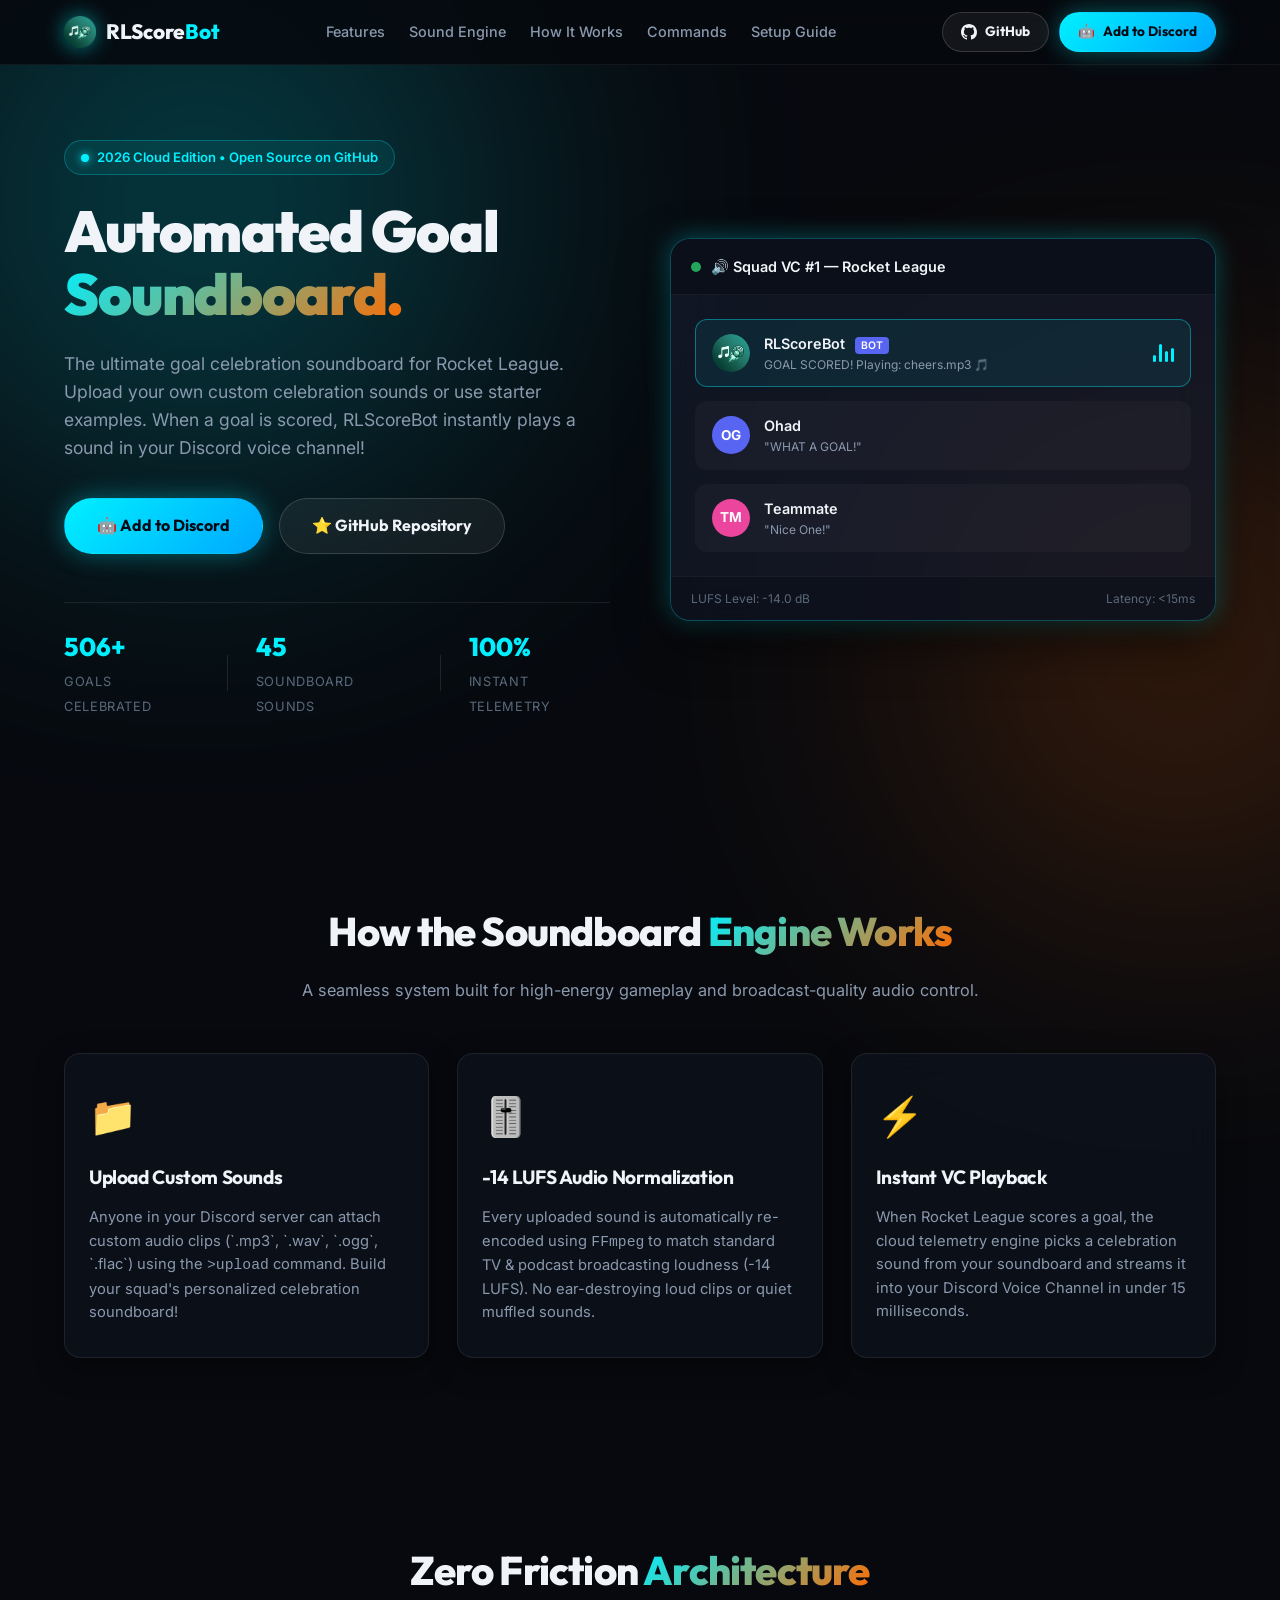
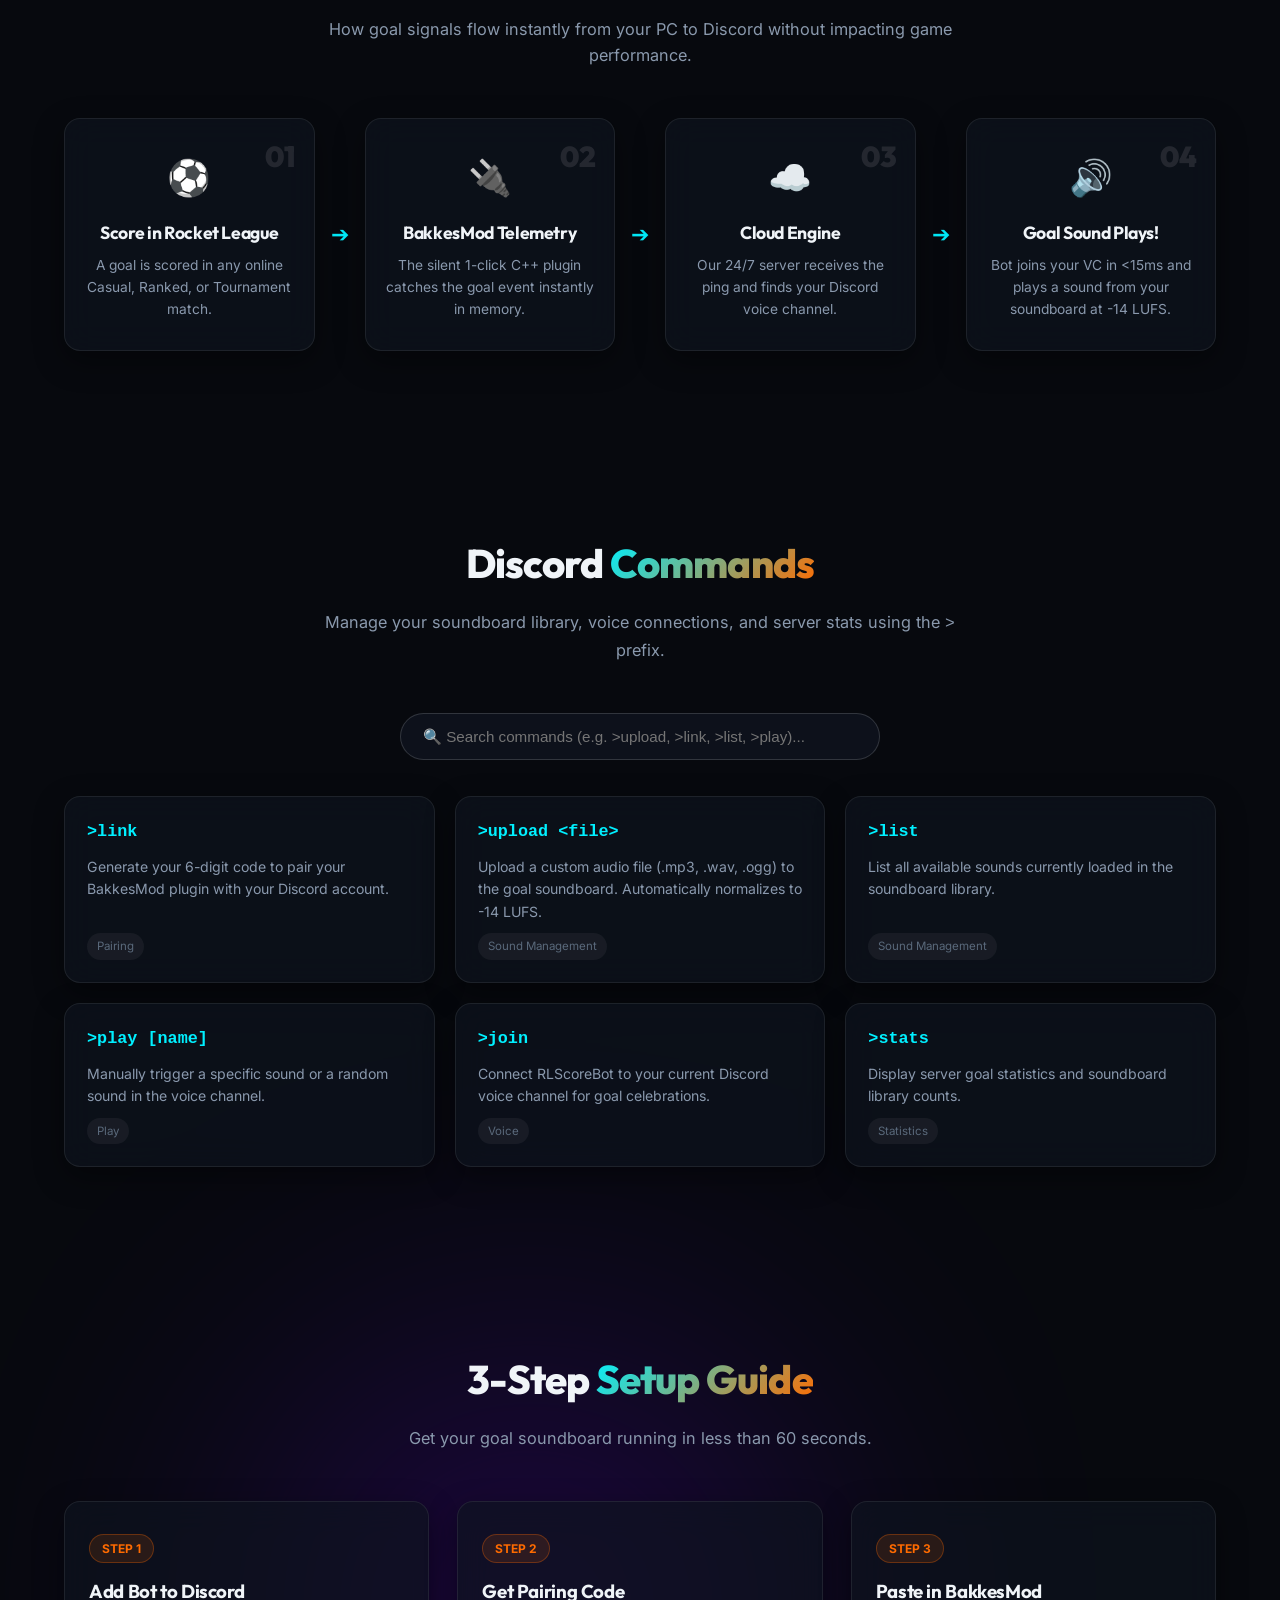
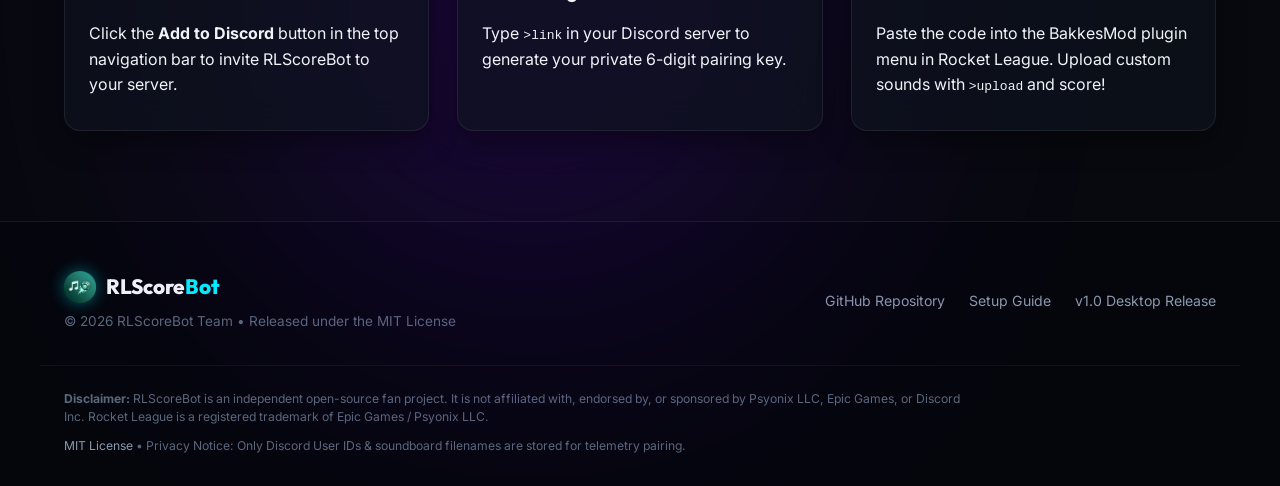
==== commit 698d4f7b: "Add legal disclaimers, trademark attributions, MIT license, and privacy notices to website footer" ====
--- a/website/index.html
+++ b/website/index.html
@@ -308,12 +308,23 @@
                     <img src="logo.png" alt="RLScoreBot Logo" class="footer-img-logo">
                     <span class="logo-text">RLScore<span class="highlight">Bot</span></span>
                 </a>
-                <p>© 2026 RLScoreBot Team • Open Source Gaming Platform</p>
-            </div>
+                <p>© 2026 RLScoreBot Team • Released under the MIT License</p>
+            </div>
+            
             <div class="footer-links">
                 <a href="https://github.com/ogadassi/RLScoreBot" target="_blank">GitHub Repository</a>
                 <a href="#setup">Setup Guide</a>
-                <a href="https://github.com/ogadassi/RLScoreBot/releases/tag/v1.0.0-desktop" target="_blank">v1.0 Desktop Version</a>
+                <a href="https://github.com/ogadassi/RLScoreBot/releases/tag/v1.0.0-desktop" target="_blank">v1.0 Desktop Release</a>
+            </div>
+        </div>
+
+        <div class="container footer-legal-strip">
+            <p class="legal-disclaimer">
+                <strong>Disclaimer:</strong> RLScoreBot is an independent open-source fan project. It is not affiliated with, endorsed by, or sponsored by Psyonix LLC, Epic Games, or Discord Inc. Rocket League is a registered trademark of Epic Games / Psyonix LLC.
+            </p>
+            <div class="legal-policy-links">
+                <a href="https://github.com/ogadassi/RLScoreBot/blob/master/LICENSE" target="_blank">MIT License</a> • 
+                <span>Privacy Notice: Only Discord User IDs & soundboard filenames are stored for telemetry pairing.</span>
             </div>
         </div>
     </footer>
--- a/website/style.css
+++ b/website/style.css
@@ -650,7 +650,7 @@
 
 /* Footer */
 .footer {
-    padding: 48px 0;
+    padding: 48px 0 32px;
     border-top: 1px solid rgba(255, 255, 255, 0.08);
     background: rgba(5, 7, 12, 0.95);
 }
@@ -710,6 +710,32 @@
     color: var(--primary-cyan);
 }
 
+/* Legal Disclaimer Strip */
+.footer-legal-strip {
+    margin-top: 32px;
+    padding-top: 24px;
+    border-top: 1px solid rgba(255, 255, 255, 0.05);
+    display: flex;
+    flex-direction: column;
+    gap: 10px;
+    font-size: 0.76rem;
+    color: var(--text-dim);
+    line-height: 1.5;
+}
+
+.legal-disclaimer {
+    max-width: 900px;
+}
+
+.legal-policy-links a {
+    color: var(--text-muted);
+    text-decoration: none;
+}
+
+.legal-policy-links a:hover {
+    color: var(--primary-cyan);
+}
+
 /* Responsive Media Queries */
 @media (max-width: 992px) {
     .hero-container {
@@ -779,6 +805,9 @@
         flex-direction: column;
         gap: 12px;
     }
+    .footer-legal-strip {
+        text-align: center;
+    }
 }
 
 @media (max-width: 480px) {
